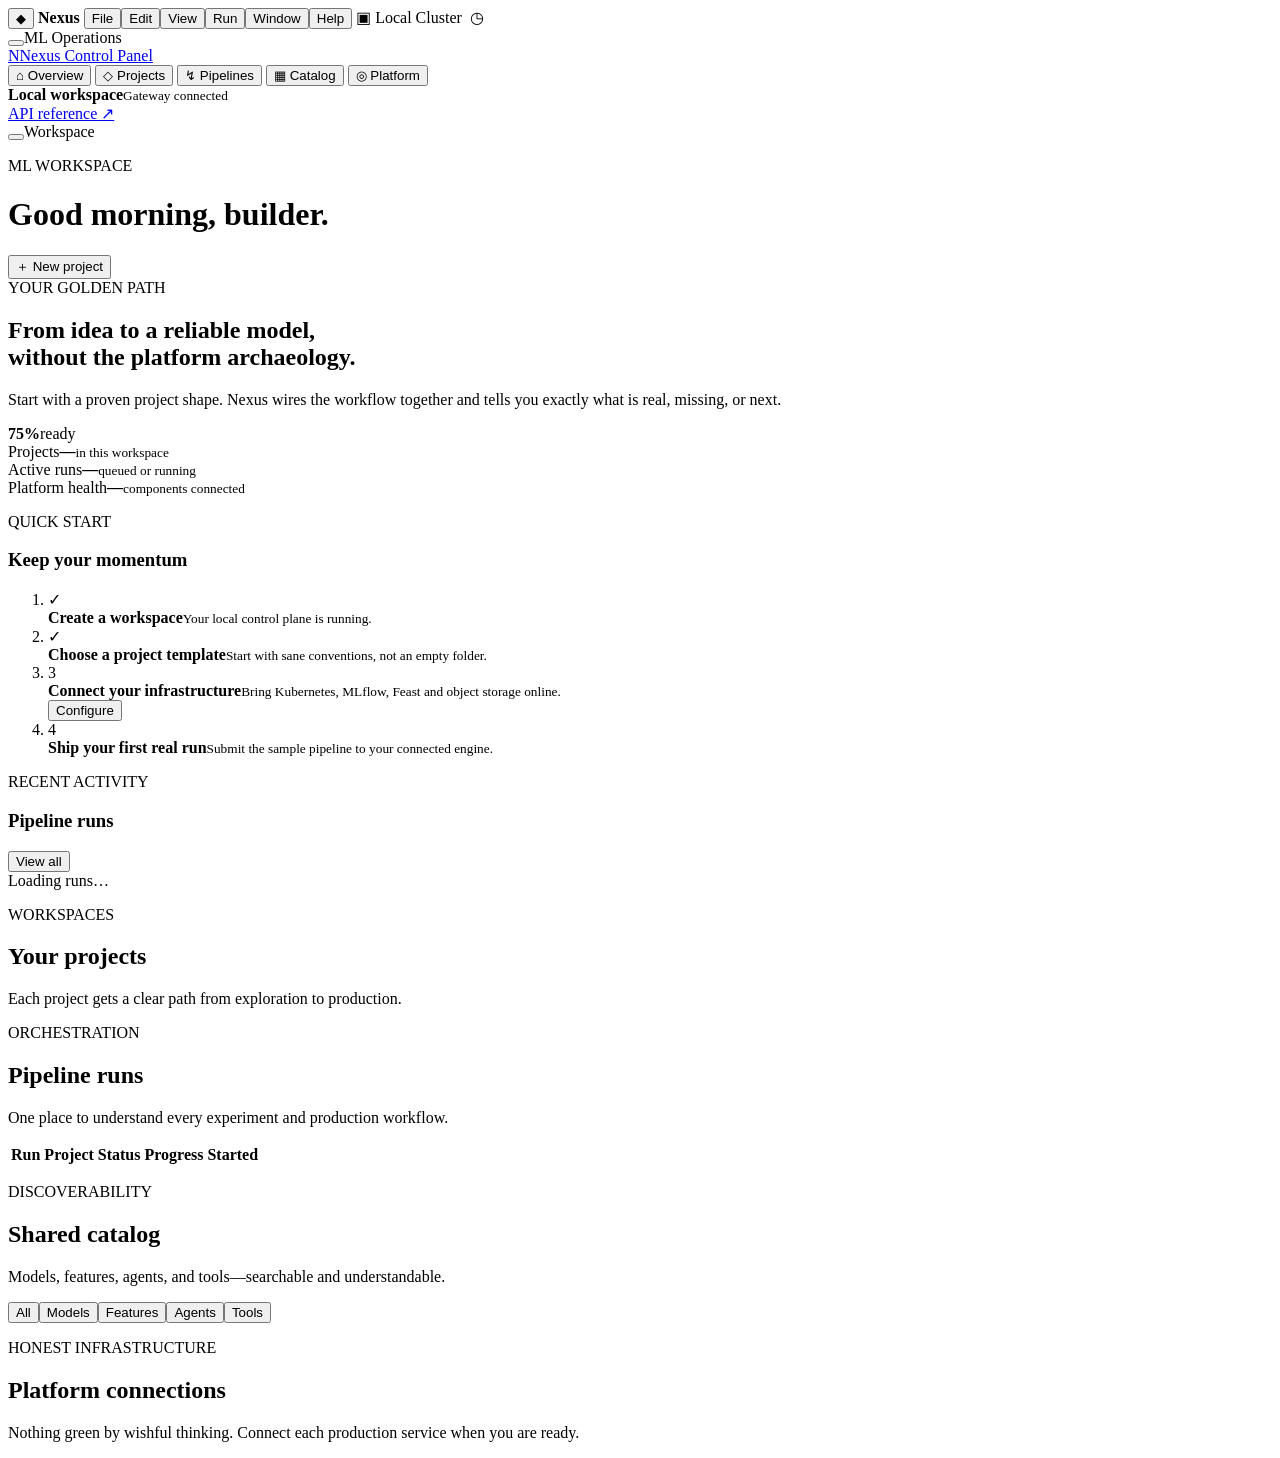
==== go/cmd/gateway/web/index.html @ c4d4fc6d "feat(ui): restyle workspace as classic Macintosh control panel" ====
<!doctype html>
<html lang="en">
<head>
  <meta charset="UTF-8">
  <meta name="viewport" content="width=device-width, initial-scale=1">
  <title>Nexus — ML work without the maze</title>
  <link rel="stylesheet" href="/styles.css">
</head>
<body>
  <div class="menu-bar">
    <button class="apple-menu" aria-label="Nexus menu">◆</button>
    <b>Nexus</b>
    <button>File</button><button>Edit</button><button>View</button><button>Run</button><button>Window</button><button>Help</button>
    <span class="menu-spacer"></span>
    <span class="menu-status">▣ Local Cluster&nbsp;&nbsp;◷</span>
  </div>
  <div class="shell">
    <aside>
      <div class="window-title"><button aria-label="Close navigation"></button><span>ML Operations</span><i></i></div>
      <a class="brand" href="#"><span class="brand-mark">N</span><span>Nexus Control Panel</span></a>
      <nav aria-label="Main navigation">
        <button class="nav-item active" data-view="overview"><span>⌂</span> Overview</button>
        <button class="nav-item" data-view="projects"><span>◇</span> Projects</button>
        <button class="nav-item" data-view="pipelines"><span>↯</span> Pipelines</button>
        <button class="nav-item" data-view="catalog"><span>▦</span> Catalog</button>
        <button class="nav-item" data-view="platform"><span>◎</span> Platform</button>
      </nav>
      <div class="sidebar-footer">
        <div class="cluster"><i></i><span><b>Local workspace</b><small>Gateway connected</small></span></div>
        <a href="/api/openapi.json" target="_blank">API reference ↗</a>
      </div>
    </aside>

    <main>
      <header>
        <div class="window-title"><button aria-label="Close window"></button><span>Workspace</span><i></i></div>
        <div><p class="eyebrow">ML WORKSPACE</p><h1 id="page-title">Good morning, builder.</h1></div>
        <button class="primary" id="new-project">＋ New project</button>
      </header>

      <section id="overview" class="view active">
        <div class="hero">
          <div><span class="pill">YOUR GOLDEN PATH</span><h2>From idea to a reliable model,<br>without the platform archaeology.</h2>
          <p>Start with a proven project shape. Nexus wires the workflow together and tells you exactly what is real, missing, or next.</p></div>
          <div class="progress-ring" id="progress-ring"><strong>75%</strong><span>ready</span></div>
        </div>

        <div class="stat-grid">
          <article><span>Projects</span><strong id="stat-projects">—</strong><small>in this workspace</small></article>
          <article><span>Active runs</span><strong id="stat-runs">—</strong><small>queued or running</small></article>
          <article><span>Platform health</span><strong id="stat-health">—</strong><small>components connected</small></article>
        </div>

        <div class="split">
          <article class="panel">
            <div class="panel-heading"><div><p class="eyebrow">QUICK START</p><h3>Keep your momentum</h3></div></div>
            <ol class="checklist">
              <li class="done"><span>✓</span><div><b>Create a workspace</b><small>Your local control plane is running.</small></div></li>
              <li class="done"><span>✓</span><div><b>Choose a project template</b><small>Start with sane conventions, not an empty folder.</small></div></li>
              <li><span>3</span><div><b>Connect your infrastructure</b><small>Bring Kubernetes, MLflow, Feast and object storage online.</small></div><button data-view-target="platform">Configure</button></li>
              <li><span>4</span><div><b>Ship your first real run</b><small>Submit the sample pipeline to your connected engine.</small></div></li>
            </ol>
          </article>
          <article class="panel">
            <div class="panel-heading"><div><p class="eyebrow">RECENT ACTIVITY</p><h3>Pipeline runs</h3></div><button class="link" data-view-target="pipelines">View all</button></div>
            <div id="recent-runs" class="run-list loading">Loading runs…</div>
          </article>
        </div>
      </section>

      <section id="projects" class="view"><div class="section-heading"><div><p class="eyebrow">WORKSPACES</p><h2>Your projects</h2><p>Each project gets a clear path from exploration to production.</p></div></div><div id="project-grid" class="card-grid"></div></section>
      <section id="pipelines" class="view"><div class="section-heading"><div><p class="eyebrow">ORCHESTRATION</p><h2>Pipeline runs</h2><p>One place to understand every experiment and production workflow.</p></div></div><div class="panel table-wrap"><table><thead><tr><th>Run</th><th>Project</th><th>Status</th><th>Progress</th><th>Started</th></tr></thead><tbody id="run-table"></tbody></table></div></section>
      <section id="catalog" class="view"><div class="section-heading"><div><p class="eyebrow">DISCOVERABILITY</p><h2>Shared catalog</h2><p>Models, features, agents, and tools—searchable and understandable.</p></div><div class="filters"><button class="active" data-kind="">All</button><button data-kind="model">Models</button><button data-kind="feature">Features</button><button data-kind="agent">Agents</button><button data-kind="tool">Tools</button></div></div><div id="catalog-grid" class="card-grid"></div></section>
      <section id="platform" class="view"><div class="section-heading"><div><p class="eyebrow">HONEST INFRASTRUCTURE</p><h2>Platform connections</h2><p>Nothing green by wishful thinking. Connect each production service when you are ready.</p></div></div><div id="component-grid" class="component-grid"></div></section>
    </main>
  </div>

  <dialog id="project-dialog">
    <form id="project-form">
      <button type="button" class="close" aria-label="Close">×</button>
      <p class="eyebrow">NEW PROJECT</p><h2>What are you building?</h2><p>Pick the closest starting point. You can change every part later.</p>
      <label>Project name<input name="name" required minlength="3" placeholder="e.g. churn-prediction"></label>
      <label>What is it for?<textarea name="description" placeholder="A short, useful description"></textarea></label>
      <label>Starting template<select name="template"><option value="tabular-classification">Tabular classification</option><option value="forecasting">Time-series forecasting</option><option value="rag-agent">RAG / AI agent</option><option value="blank">Blank expert workspace</option></select></label>
      <p class="form-error" id="form-error"></p><button class="primary submit" type="submit">Create project →</button>
    </form>
  </dialog>
  <div id="toast" role="status"></div>
  <script src="/app.js"></script>
</body>
</html>
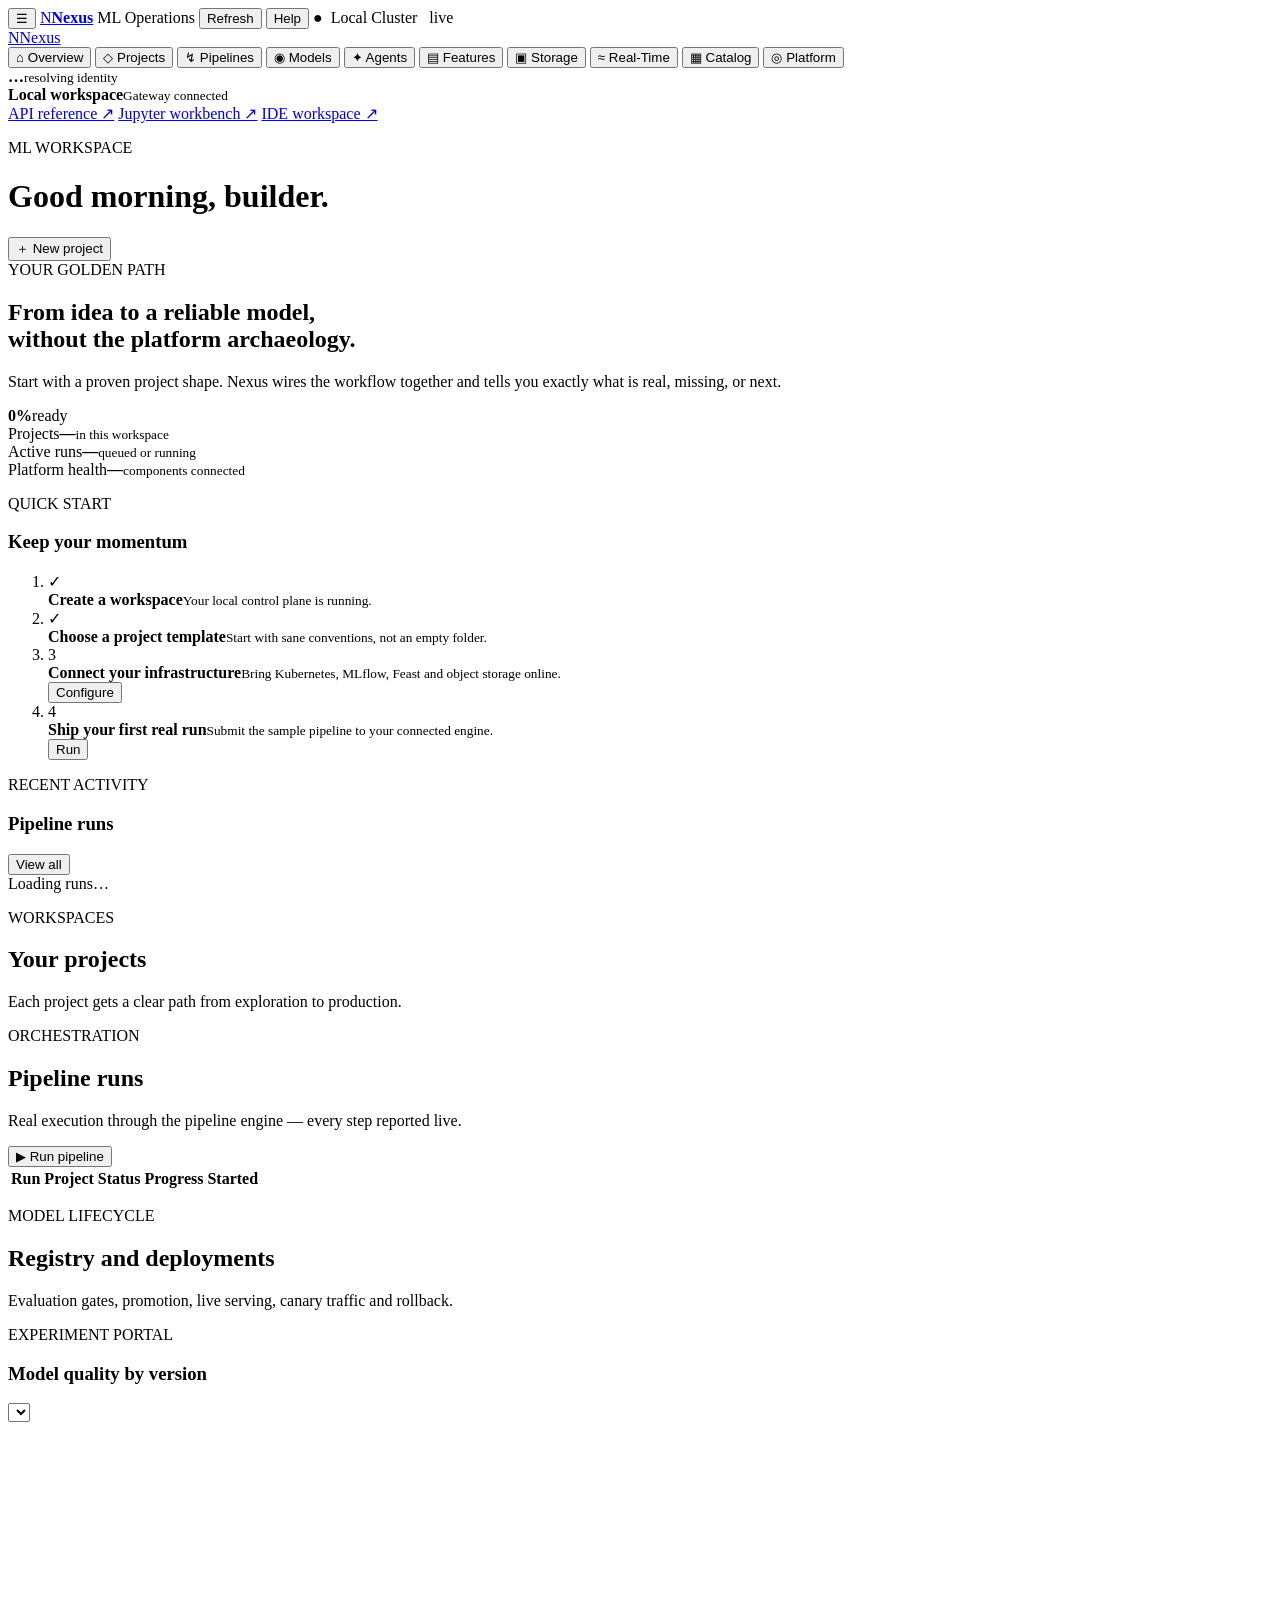
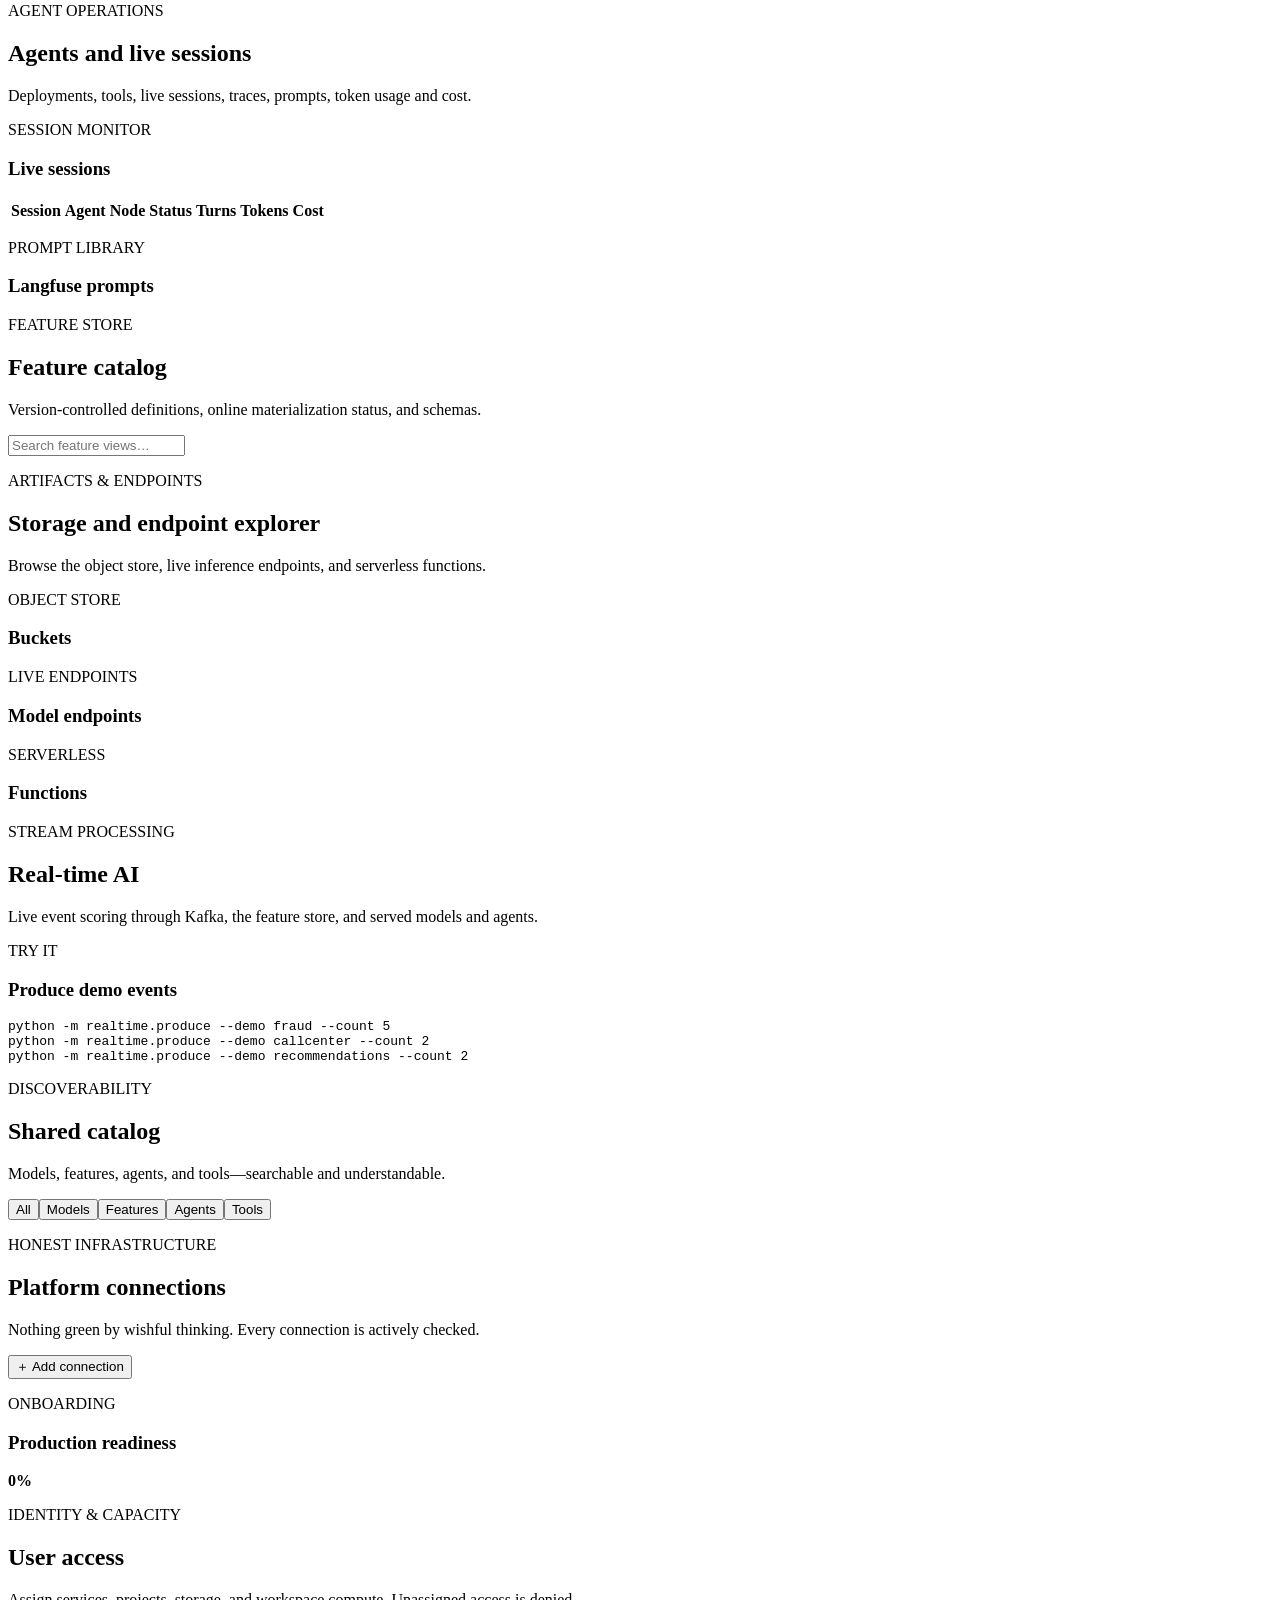
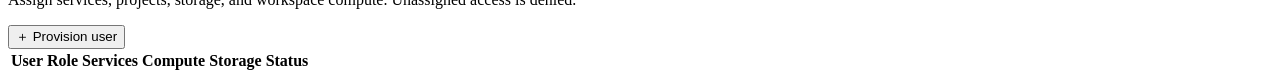
==== commit ce55e9b6: "feat(auth): add provisioned user RBAC and quotas" ====
--- a/go/cmd/gateway/web/index.html
+++ b/go/cmd/gateway/web/index.html
@@ -7,48 +7,58 @@
   <link rel="stylesheet" href="/styles.css">
 </head>
 <body>
-  <div class="menu-bar">
-    <button class="apple-menu" aria-label="Nexus menu">◆</button>
-    <b>Nexus</b>
-    <button>File</button><button>Edit</button><button>View</button><button>Run</button><button>Window</button><button>Help</button>
-    <span class="menu-spacer"></span>
-    <span class="menu-status">▣ Local Cluster&nbsp;&nbsp;◷</span>
+  <div class="app-bar">
+    <button class="icon-button" id="sidebar-toggle" aria-label="Collapse navigation" aria-expanded="true" title="Collapse navigation">☰</button>
+    <a class="app-brand" href="#" data-view-target="overview"><span class="brand-mark">N</span><b>Nexus</b></a>
+    <span class="workspace-label">ML Operations</span>
+    <span class="app-spacer"></span>
+    <button class="app-action" id="refresh-view">Refresh</button>
+    <button class="app-action" id="open-help">Help</button>
+    <span class="menu-user" id="menu-user"></span>
+    <span class="menu-status" id="live-indicator">●&nbsp; Local Cluster&nbsp;&nbsp; live</span>
   </div>
   <div class="shell">
     <aside>
-      <div class="window-title"><button aria-label="Close navigation"></button><span>ML Operations</span><i></i></div>
-      <a class="brand" href="#"><span class="brand-mark">N</span><span>Nexus Control Panel</span></a>
+      <a class="brand" href="#"><span class="brand-mark">N</span><span>Nexus</span></a>
       <nav aria-label="Main navigation">
         <button class="nav-item active" data-view="overview"><span>⌂</span> Overview</button>
         <button class="nav-item" data-view="projects"><span>◇</span> Projects</button>
         <button class="nav-item" data-view="pipelines"><span>↯</span> Pipelines</button>
+        <button class="nav-item" data-view="models"><span>◉</span> Models</button>
+        <button class="nav-item" data-view="agents"><span>✦</span> Agents</button>
+        <button class="nav-item" data-view="features"><span>▤</span> Features</button>
+        <button class="nav-item" data-view="storage"><span>▣</span> Storage</button>
+        <button class="nav-item" data-view="realtime"><span>≈</span> Real-Time</button>
         <button class="nav-item" data-view="catalog"><span>▦</span> Catalog</button>
         <button class="nav-item" data-view="platform"><span>◎</span> Platform</button>
+        <button class="nav-item" data-view="access" data-admin-only hidden><span>◈</span> Access</button>
       </nav>
       <div class="sidebar-footer">
+        <div class="cluster user-chip"><i id="user-dot"></i><span><b id="user-name">…</b><small id="user-role">resolving identity</small></span></div>
         <div class="cluster"><i></i><span><b>Local workspace</b><small>Gateway connected</small></span></div>
-        <a href="/api/openapi.json" target="_blank">API reference ↗</a>
+        <a href="/api-docs.html" target="_blank">API reference ↗</a>
+        <a href="#" id="workbench-link" target="_blank">Jupyter workbench ↗</a>
+        <a href="#" id="ide-link" target="_blank">IDE workspace ↗</a>
       </div>
     </aside>
 
     <main>
       <header>
-        <div class="window-title"><button aria-label="Close window"></button><span>Workspace</span><i></i></div>
         <div><p class="eyebrow">ML WORKSPACE</p><h1 id="page-title">Good morning, builder.</h1></div>
-        <button class="primary" id="new-project">＋ New project</button>
+        <button class="primary" id="new-project" data-perm="projects_write">＋ New project</button>
       </header>
 
       <section id="overview" class="view active">
         <div class="hero">
           <div><span class="pill">YOUR GOLDEN PATH</span><h2>From idea to a reliable model,<br>without the platform archaeology.</h2>
           <p>Start with a proven project shape. Nexus wires the workflow together and tells you exactly what is real, missing, or next.</p></div>
-          <div class="progress-ring" id="progress-ring"><strong>75%</strong><span>ready</span></div>
+          <div class="progress-ring" id="progress-ring"><strong>0%</strong><span>ready</span></div>
         </div>
 
         <div class="stat-grid">
-          <article><span>Projects</span><strong id="stat-projects">—</strong><small>in this workspace</small></article>
-          <article><span>Active runs</span><strong id="stat-runs">—</strong><small>queued or running</small></article>
-          <article><span>Platform health</span><strong id="stat-health">—</strong><small>components connected</small></article>
+          <article class="summary-link" role="button" tabindex="0" data-view-target="projects"><span>Projects</span><strong id="stat-projects">—</strong><small>in this workspace</small></article>
+          <article class="summary-link" role="button" tabindex="0" data-view-target="pipelines"><span>Active runs</span><strong id="stat-runs">—</strong><small>queued or running</small></article>
+          <article class="summary-link" role="button" tabindex="0" data-view-target="platform"><span>Platform health</span><strong id="stat-health">—</strong><small>components connected</small></article>
         </div>
 
         <div class="split">
@@ -58,7 +68,7 @@
               <li class="done"><span>✓</span><div><b>Create a workspace</b><small>Your local control plane is running.</small></div></li>
               <li class="done"><span>✓</span><div><b>Choose a project template</b><small>Start with sane conventions, not an empty folder.</small></div></li>
               <li><span>3</span><div><b>Connect your infrastructure</b><small>Bring Kubernetes, MLflow, Feast and object storage online.</small></div><button data-view-target="platform">Configure</button></li>
-              <li><span>4</span><div><b>Ship your first real run</b><small>Submit the sample pipeline to your connected engine.</small></div></li>
+              <li><span>4</span><div><b>Ship your first real run</b><small>Submit the sample pipeline to your connected engine.</small></div><button data-view-target="pipelines">Run</button></li>
             </ol>
           </article>
           <article class="panel">
@@ -69,22 +79,156 @@
       </section>
 
       <section id="projects" class="view"><div class="section-heading"><div><p class="eyebrow">WORKSPACES</p><h2>Your projects</h2><p>Each project gets a clear path from exploration to production.</p></div></div><div id="project-grid" class="card-grid"></div></section>
-      <section id="pipelines" class="view"><div class="section-heading"><div><p class="eyebrow">ORCHESTRATION</p><h2>Pipeline runs</h2><p>One place to understand every experiment and production workflow.</p></div></div><div class="panel table-wrap"><table><thead><tr><th>Run</th><th>Project</th><th>Status</th><th>Progress</th><th>Started</th></tr></thead><tbody id="run-table"></tbody></table></div></section>
+
+      <section id="pipelines" class="view">
+        <div class="section-heading"><div><p class="eyebrow">ORCHESTRATION</p><h2>Pipeline runs</h2><p>Real execution through the pipeline engine — every step reported live.</p></div><button class="primary" id="run-pipeline" data-perm="pipelines_write">▶ Run pipeline</button></div>
+        <div class="panel table-wrap"><table><thead><tr><th>Run</th><th>Project</th><th>Status</th><th>Progress</th><th>Started</th></tr></thead><tbody id="run-table"></tbody></table></div>
+      </section>
+
+      <section id="models" class="view">
+        <div class="section-heading"><div><p class="eyebrow">MODEL LIFECYCLE</p><h2>Registry and deployments</h2><p>Evaluation gates, promotion, live serving, canary traffic and rollback.</p></div></div>
+        <div class="panel chart-panel"><div class="panel-heading"><div><p class="eyebrow">EXPERIMENT PORTAL</p><h3>Model quality by version</h3></div><select id="metric-select"></select></div><canvas id="metric-chart" height="160"></canvas></div>
+        <div id="model-grid" class="card-grid"></div>
+      </section>
+
+      <section id="agents" class="view">
+        <div class="section-heading"><div><p class="eyebrow">AGENT OPERATIONS</p><h2>Agents and live sessions</h2><p>Deployments, tools, live sessions, traces, prompts, token usage and cost.</p></div></div>
+        <div id="agent-summary" class="stat-grid"></div>
+        <div id="agent-grid" class="card-grid"></div>
+        <div class="split">
+          <article class="panel table-wrap agent-traces"><div class="panel-heading"><div><p class="eyebrow">SESSION MONITOR</p><h3>Live sessions</h3></div></div><table><thead><tr><th>Session</th><th>Agent</th><th>Node</th><th>Status</th><th>Turns</th><th>Tokens</th><th>Cost</th></tr></thead><tbody id="session-table"></tbody></table></article>
+          <article class="panel"><div class="panel-heading"><div><p class="eyebrow">PROMPT LIBRARY</p><h3>Langfuse prompts</h3></div></div><div id="prompt-list" class="prompt-list"></div></article>
+        </div>
+      </section>
+
+      <section id="features" class="view">
+        <div class="section-heading"><div><p class="eyebrow">FEATURE STORE</p><h2>Feature catalog</h2><p>Version-controlled definitions, online materialization status, and schemas.</p></div><input type="search" id="feature-search" placeholder="Search feature views…"></div>
+        <div id="feature-grid" class="card-grid"></div>
+      </section>
+
+      <section id="storage" class="view">
+        <div class="section-heading"><div><p class="eyebrow">ARTIFACTS &amp; ENDPOINTS</p><h2>Storage and endpoint explorer</h2><p>Browse the object store, live inference endpoints, and serverless functions.</p></div></div>
+        <div class="split storage-layout">
+          <article class="panel"><div class="panel-heading"><div><p class="eyebrow">OBJECT STORE</p><h3 id="storage-title">Buckets</h3></div><button class="link" id="storage-up" hidden>← Back</button></div><div id="storage-browser" class="storage-browser"></div></article>
+          <div class="endpoint-stack">
+            <article class="panel"><div class="panel-heading"><div><p class="eyebrow">LIVE ENDPOINTS</p><h3>Model endpoints</h3></div></div><div id="endpoint-list" class="endpoint-list"></div></article>
+            <article class="panel"><div class="panel-heading"><div><p class="eyebrow">SERVERLESS</p><h3>Functions</h3></div></div><div id="function-list" class="endpoint-list"></div></article>
+          </div>
+        </div>
+      </section>
+
+      <section id="realtime" class="view">
+        <div class="section-heading"><div><p class="eyebrow">STREAM PROCESSING</p><h2>Real-time AI</h2><p>Live event scoring through Kafka, the feature store, and served models and agents.</p></div></div>
+        <div id="realtime-grid" class="card-grid realtime-grid"></div>
+        <article class="panel"><div class="panel-heading"><div><p class="eyebrow">TRY IT</p><h3>Produce demo events</h3></div></div><pre class="hint">python -m realtime.produce --demo fraud --count 5
+python -m realtime.produce --demo callcenter --count 2
+python -m realtime.produce --demo recommendations --count 2</pre></article>
+      </section>
+
       <section id="catalog" class="view"><div class="section-heading"><div><p class="eyebrow">DISCOVERABILITY</p><h2>Shared catalog</h2><p>Models, features, agents, and tools—searchable and understandable.</p></div><div class="filters"><button class="active" data-kind="">All</button><button data-kind="model">Models</button><button data-kind="feature">Features</button><button data-kind="agent">Agents</button><button data-kind="tool">Tools</button></div></div><div id="catalog-grid" class="card-grid"></div></section>
-      <section id="platform" class="view"><div class="section-heading"><div><p class="eyebrow">HONEST INFRASTRUCTURE</p><h2>Platform connections</h2><p>Nothing green by wishful thinking. Connect each production service when you are ready.</p></div></div><div id="component-grid" class="component-grid"></div></section>
+
+      <section id="platform" class="view"><div class="section-heading"><div><p class="eyebrow">HONEST INFRASTRUCTURE</p><h2>Platform connections</h2><p>Nothing green by wishful thinking. Every connection is actively checked.</p></div><button class="primary" id="add-connection" data-perm="connections_write">＋ Add connection</button></div><div class="platform-layout"><div class="panel"><div class="panel-heading"><div><p class="eyebrow">ONBOARDING</p><h3>Production readiness</h3></div><strong id="readiness-percent">0%</strong></div><ol id="readiness-list" class="checklist"></ol></div><div><div id="connection-grid" class="card-grid connection-grid"></div><div id="component-grid" class="component-grid"></div></div></div></section>
+
+      <section id="access" class="view">
+        <div class="section-heading"><div><p class="eyebrow">IDENTITY &amp; CAPACITY</p><h2>User access</h2><p>Assign services, projects, storage, and workspace compute. Unassigned access is denied.</p></div><button class="primary" id="add-user-access" data-perm="access_manage">＋ Provision user</button></div>
+        <article class="panel table-wrap"><table><thead><tr><th>User</th><th>Role</th><th>Services</th><th>Compute</th><th>Storage</th><th>Status</th><th></th></tr></thead><tbody id="access-table"></tbody></table></article>
+      </section>
     </main>
   </div>
 
   <dialog id="project-dialog">
     <form id="project-form">
-      <button type="button" class="close" aria-label="Close">×</button>
       <p class="eyebrow">NEW PROJECT</p><h2>What are you building?</h2><p>Pick the closest starting point. You can change every part later.</p>
       <label>Project name<input name="name" required minlength="3" placeholder="e.g. churn-prediction"></label>
       <label>What is it for?<textarea name="description" placeholder="A short, useful description"></textarea></label>
       <label>Starting template<select name="template"><option value="tabular-classification">Tabular classification</option><option value="forecasting">Time-series forecasting</option><option value="rag-agent">RAG / AI agent</option><option value="blank">Blank expert workspace</option></select></label>
-      <p class="form-error" id="form-error"></p><button class="primary submit" type="submit">Create project →</button>
-    </form>
-  </dialog>
+      <p class="form-error" id="form-error"></p><div class="form-actions"><button class="secondary" type="button" data-dialog-close>Cancel</button><button class="primary" type="submit">Create project</button></div>
+    </form>
+  </dialog>
+
+  <dialog id="submit-dialog">
+    <form id="submit-form">
+      <p class="eyebrow">RUN PIPELINE</p><h2>Submit a real run</h2><p>The engine executes each step in a container and reports back live.</p>
+      <label>Project<select name="project_id" id="submit-project"></select></label>
+      <label>Pipeline<select name="name"><option value="training-pipeline">training-pipeline</option></select></label>
+      <p class="form-error" id="submit-error"></p><div class="form-actions"><button class="secondary" type="button" data-dialog-close>Cancel</button><button class="primary" type="submit">Submit run</button></div>
+    </form>
+  </dialog>
+
+  <dialog id="connection-dialog">
+    <form id="connection-form">
+      <p class="eyebrow">CONNECT SERVICE</p><h2>Add infrastructure</h2><p>Nexus stores only a Kubernetes Secret reference, never raw credentials.</p>
+      <label>Service<select name="type"><option value="kubernetes">Kubernetes</option><option value="mlflow">MLflow</option><option value="s3">S3 / MinIO</option><option value="kafka">Kafka REST</option><option value="langfuse">Langfuse</option><option value="prefect">Prefect</option><option value="redis">Redis / Feast</option></select></label>
+      <label>Connection name<input name="name" required placeholder="e.g. production-mlflow"></label>
+      <label>Health endpoint<input name="endpoint" required type="url" placeholder="https://mlflow.example.com/health"></label>
+      <label>Kubernetes Secret<input name="secret_ref" required placeholder="mlflow-credentials"></label>
+      <p class="form-error" id="connection-error"></p><div class="form-actions"><button class="secondary" type="button" data-dialog-close>Cancel</button><button class="primary" type="submit">Save and test</button></div>
+    </form>
+  </dialog>
+
+  <dialog id="access-dialog">
+    <form id="access-form">
+      <p class="eyebrow">USER PROVISIONING</p><h2>Assign platform access</h2><p>The subject must exactly match the identity provider's <code>sub</code> claim.</p>
+      <input name="original_subject" type="hidden">
+      <label>Identity subject<input name="subject" required placeholder="e.g. 00u123abc"></label>
+      <label>Email<input name="email" type="email" placeholder="user@example.com"></label>
+      <label>Role<select name="role"><option value="user">Normal user</option><option value="admin">Administrator</option></select></label>
+      <fieldset><legend>Services</legend><div class="checkbox-grid" id="service-grants"></div></fieldset>
+      <label>Assigned project IDs<input name="project_ids" placeholder="prj-a, prj-b"></label>
+      <div class="quota-grid">
+        <label>vCPUs<input name="vcpus" type="number" min="0" value="2"></label>
+        <label>Memory (GB)<input name="memory_gb" type="number" min="0" value="4"></label>
+        <label>Maximum VMs<input name="max_vms" type="number" min="0" value="1"></label>
+        <label>Maximum projects<input name="max_projects" type="number" min="0" value="2"></label>
+        <label>Concurrent runs<input name="max_runs" type="number" min="0" value="1"></label>
+        <label>Storage (GB)<input name="storage_gb" type="number" min="0" value="10"></label>
+      </div>
+      <label>Storage buckets<input name="buckets" placeholder="mlaiops-artifacts, user-data"></label>
+      <label class="inline-check"><input name="disabled" type="checkbox"> Suspend this user</label>
+      <p class="form-error" id="access-error"></p><div class="form-actions"><button class="secondary" type="button" data-dialog-close>Cancel</button><button class="primary" type="submit">Save access</button></div>
+    </form>
+  </dialog>
+
+  <dialog id="chat-dialog">
+    <div class="detail-sheet chat-sheet">
+      <p class="eyebrow">AGENT TEST CONSOLE</p><h2 id="chat-agent-name">Agent</h2>
+      <div id="chat-log" class="chat-log"><p class="empty">Ask something — the turn runs through the real agent runtime.</p></div>
+      <form id="chat-form"><input id="chat-input" placeholder="e.g. When are invoices issued?" autocomplete="off" required><button class="secondary" type="button" data-dialog-close>Cancel</button><button class="primary" type="submit">Send</button></form>
+    </div>
+  </dialog>
+
+  <dialog id="predict-dialog">
+    <div class="detail-sheet">
+      <p class="eyebrow">INFERENCE TEST CONSOLE</p><h2 id="predict-model-name">Model</h2>
+      <form id="predict-form">
+        <label>Request payload (mlflow /invocations)<textarea id="predict-input" rows="5">{"inputs": [[0.1, -1.2, 0.5, 2.0, 0.3, -0.7, 1.1, 0.0, -0.4, 0.9, -1.5, 0.2]]}</textarea></label>
+        <div class="form-actions"><button class="secondary" type="button" data-dialog-close>Cancel</button><button class="primary" type="submit">Send prediction request</button></div>
+      </form>
+      <pre id="predict-output" class="hint"></pre>
+    </div>
+  </dialog>
+
+  <dialog id="traffic-dialog">
+    <form id="traffic-form">
+      <p class="eyebrow">AGENT TRAFFIC</p><h2>Set canary traffic</h2><p>Choose the percentage of requests routed to the canary version.</p>
+      <label>Canary weight <span id="traffic-value">10%</span><input id="traffic-weight" name="canary_weight" type="range" min="0" max="100" value="10"></label>
+      <p class="form-error" id="traffic-error"></p><div class="form-actions"><button class="secondary" type="button" data-dialog-close>Cancel</button><button class="primary" type="submit">Update traffic</button></div>
+    </form>
+  </dialog>
+
+  <dialog id="function-dialog">
+    <form id="function-form">
+      <p class="eyebrow">SERVERLESS FUNCTION</p><h2 id="function-name">Invoke function</h2>
+      <label>JSON payload<textarea id="function-payload" rows="6">{}</textarea></label>
+      <p class="form-error" id="function-error"></p><pre id="function-output" class="hint"></pre>
+      <div class="form-actions"><button class="secondary" type="button" data-dialog-close>Cancel</button><button class="primary" type="submit">Invoke function</button></div>
+    </form>
+  </dialog>
+
+  <dialog id="about-dialog"><div class="detail-sheet"><p class="eyebrow">ABOUT</p><h2>Nexus</h2><div id="about-detail"></div><div class="form-actions"><button class="secondary" type="button" data-dialog-close>Close</button></div></div></dialog>
+  <dialog id="preview-dialog"><div class="detail-sheet"><div id="preview-detail"></div><div class="form-actions"><button class="secondary" type="button" data-dialog-close>Close</button></div></div></dialog>
+  <dialog id="run-dialog"><div class="detail-sheet"><div id="run-detail"></div><div class="form-actions"><button class="secondary" type="button" data-dialog-close>Close</button></div></div></dialog>
+  <dialog id="metadata-dialog"><div class="detail-sheet"><div id="metadata-detail"></div><div class="form-actions"><button class="secondary" type="button" data-dialog-close>Close</button></div></div></dialog>
   <div id="toast" role="status"></div>
   <script src="/app.js"></script>
 </body>
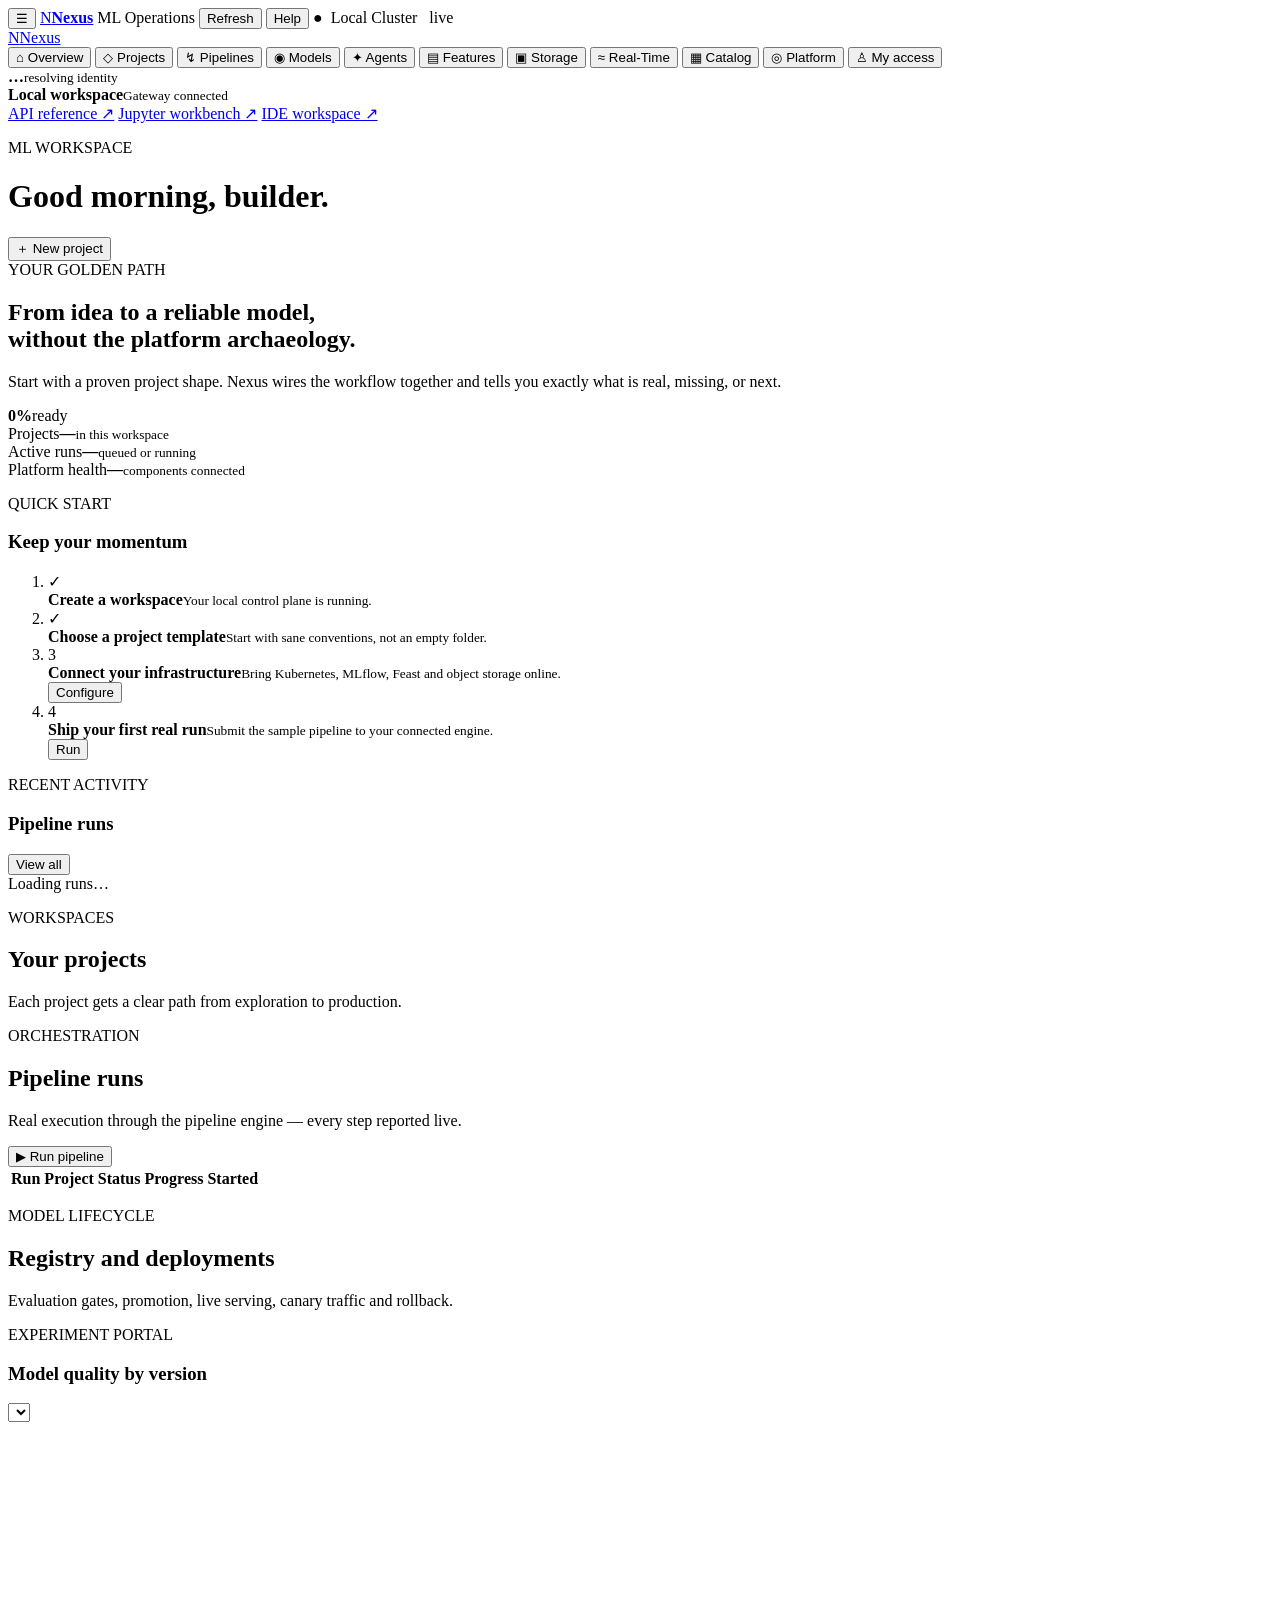
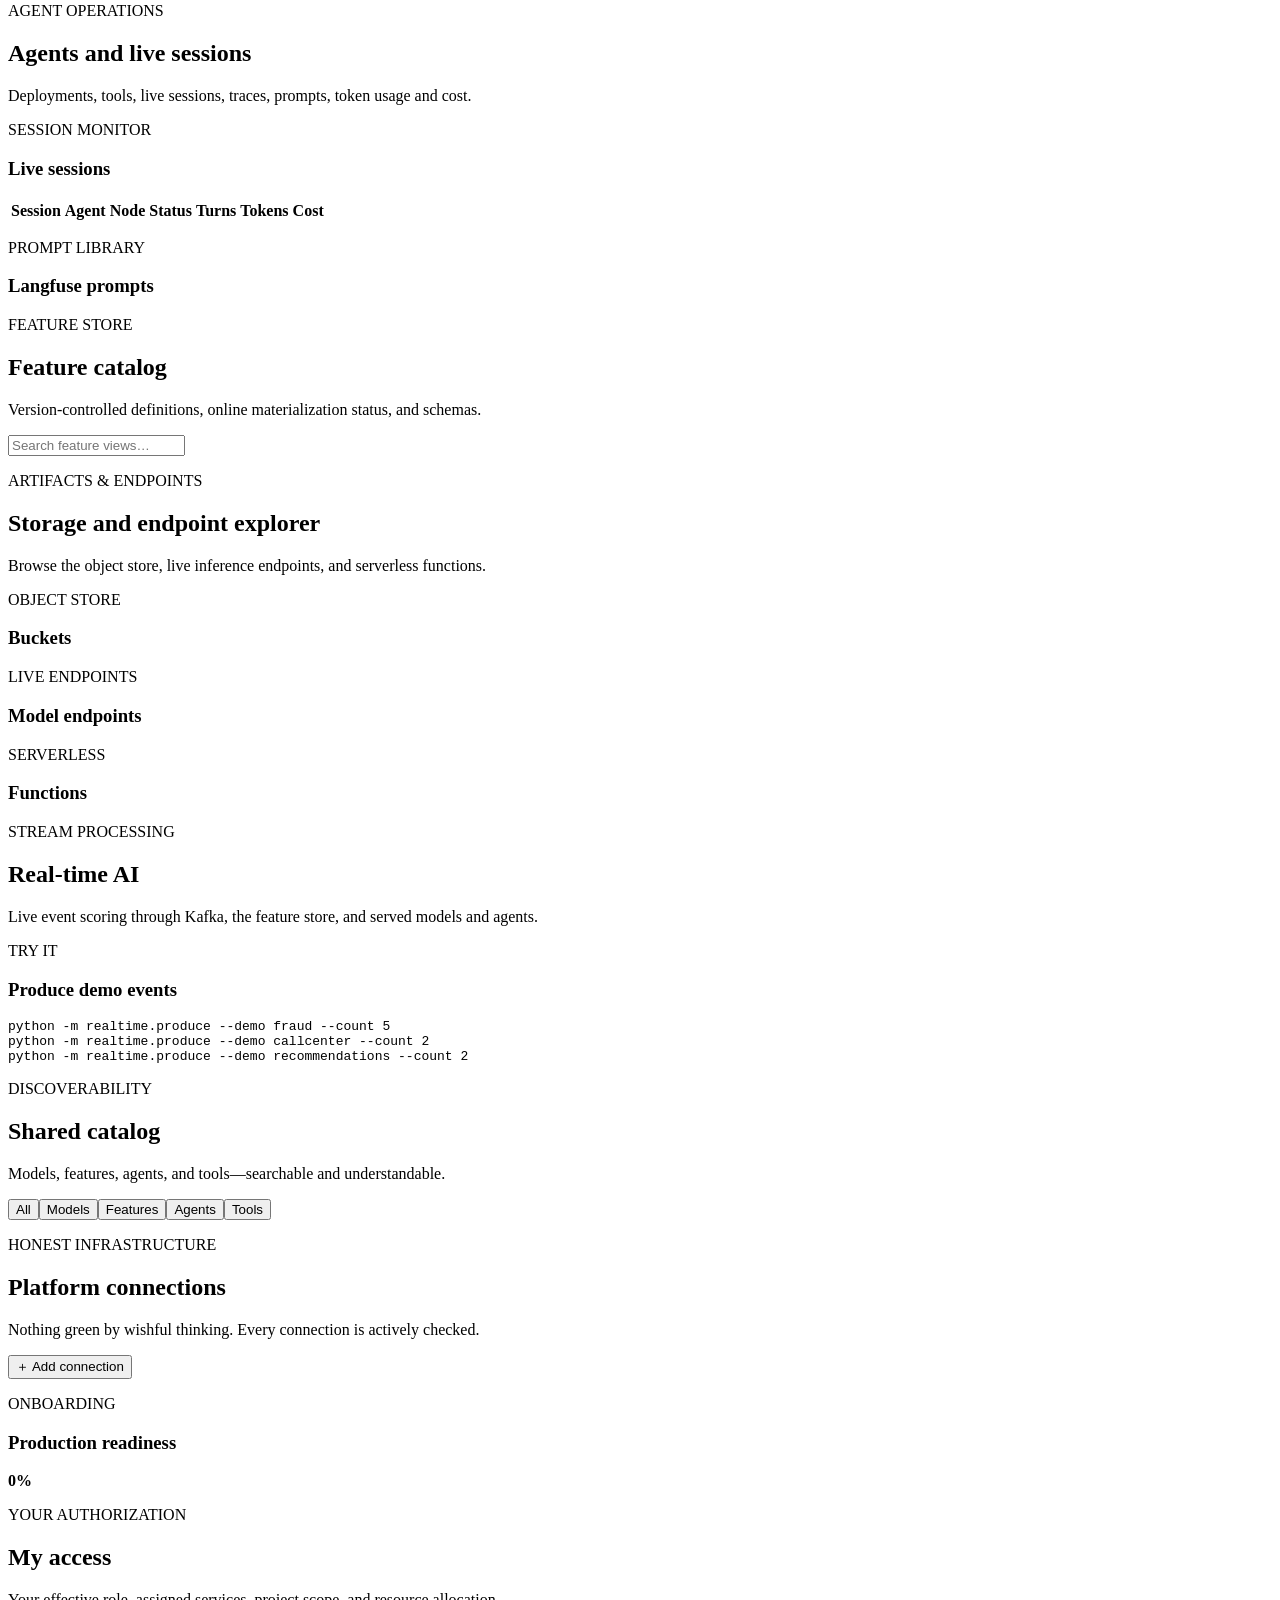
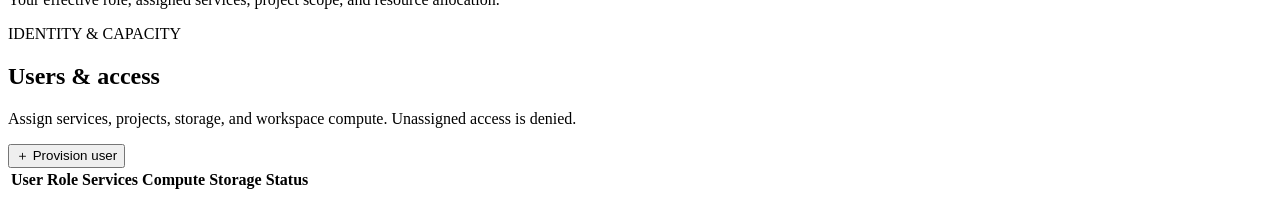
==== commit 905a335c: "feat(ui): surface effective RBAC access" ====
--- a/go/cmd/gateway/web/index.html
+++ b/go/cmd/gateway/web/index.html
@@ -31,7 +31,8 @@
         <button class="nav-item" data-view="realtime"><span>≈</span> Real-Time</button>
         <button class="nav-item" data-view="catalog"><span>▦</span> Catalog</button>
         <button class="nav-item" data-view="platform"><span>◎</span> Platform</button>
-        <button class="nav-item" data-view="access" data-admin-only hidden><span>◈</span> Access</button>
+        <button class="nav-item" data-view="profile"><span>♙</span> My access</button>
+        <button class="nav-item" data-view="access" data-admin-only hidden><span>◈</span> Users &amp; access</button>
       </nav>
       <div class="sidebar-footer">
         <div class="cluster user-chip"><i id="user-dot"></i><span><b id="user-name">…</b><small id="user-role">resolving identity</small></span></div>
@@ -129,8 +130,13 @@
 
       <section id="platform" class="view"><div class="section-heading"><div><p class="eyebrow">HONEST INFRASTRUCTURE</p><h2>Platform connections</h2><p>Nothing green by wishful thinking. Every connection is actively checked.</p></div><button class="primary" id="add-connection" data-perm="connections_write">＋ Add connection</button></div><div class="platform-layout"><div class="panel"><div class="panel-heading"><div><p class="eyebrow">ONBOARDING</p><h3>Production readiness</h3></div><strong id="readiness-percent">0%</strong></div><ol id="readiness-list" class="checklist"></ol></div><div><div id="connection-grid" class="card-grid connection-grid"></div><div id="component-grid" class="component-grid"></div></div></div></section>
 
+      <section id="profile" class="view">
+        <div class="section-heading"><div><p class="eyebrow">YOUR AUTHORIZATION</p><h2>My access</h2><p>Your effective role, assigned services, project scope, and resource allocation.</p></div></div>
+        <div id="my-access-summary"></div>
+      </section>
+
       <section id="access" class="view">
-        <div class="section-heading"><div><p class="eyebrow">IDENTITY &amp; CAPACITY</p><h2>User access</h2><p>Assign services, projects, storage, and workspace compute. Unassigned access is denied.</p></div><button class="primary" id="add-user-access" data-perm="access_manage">＋ Provision user</button></div>
+        <div class="section-heading"><div><p class="eyebrow">IDENTITY &amp; CAPACITY</p><h2>Users &amp; access</h2><p>Assign services, projects, storage, and workspace compute. Unassigned access is denied.</p></div><button class="primary" id="add-user-access" data-perm="access_manage">＋ Provision user</button></div>
         <article class="panel table-wrap"><table><thead><tr><th>User</th><th>Role</th><th>Services</th><th>Compute</th><th>Storage</th><th>Status</th><th></th></tr></thead><tbody id="access-table"></tbody></table></article>
       </section>
     </main>
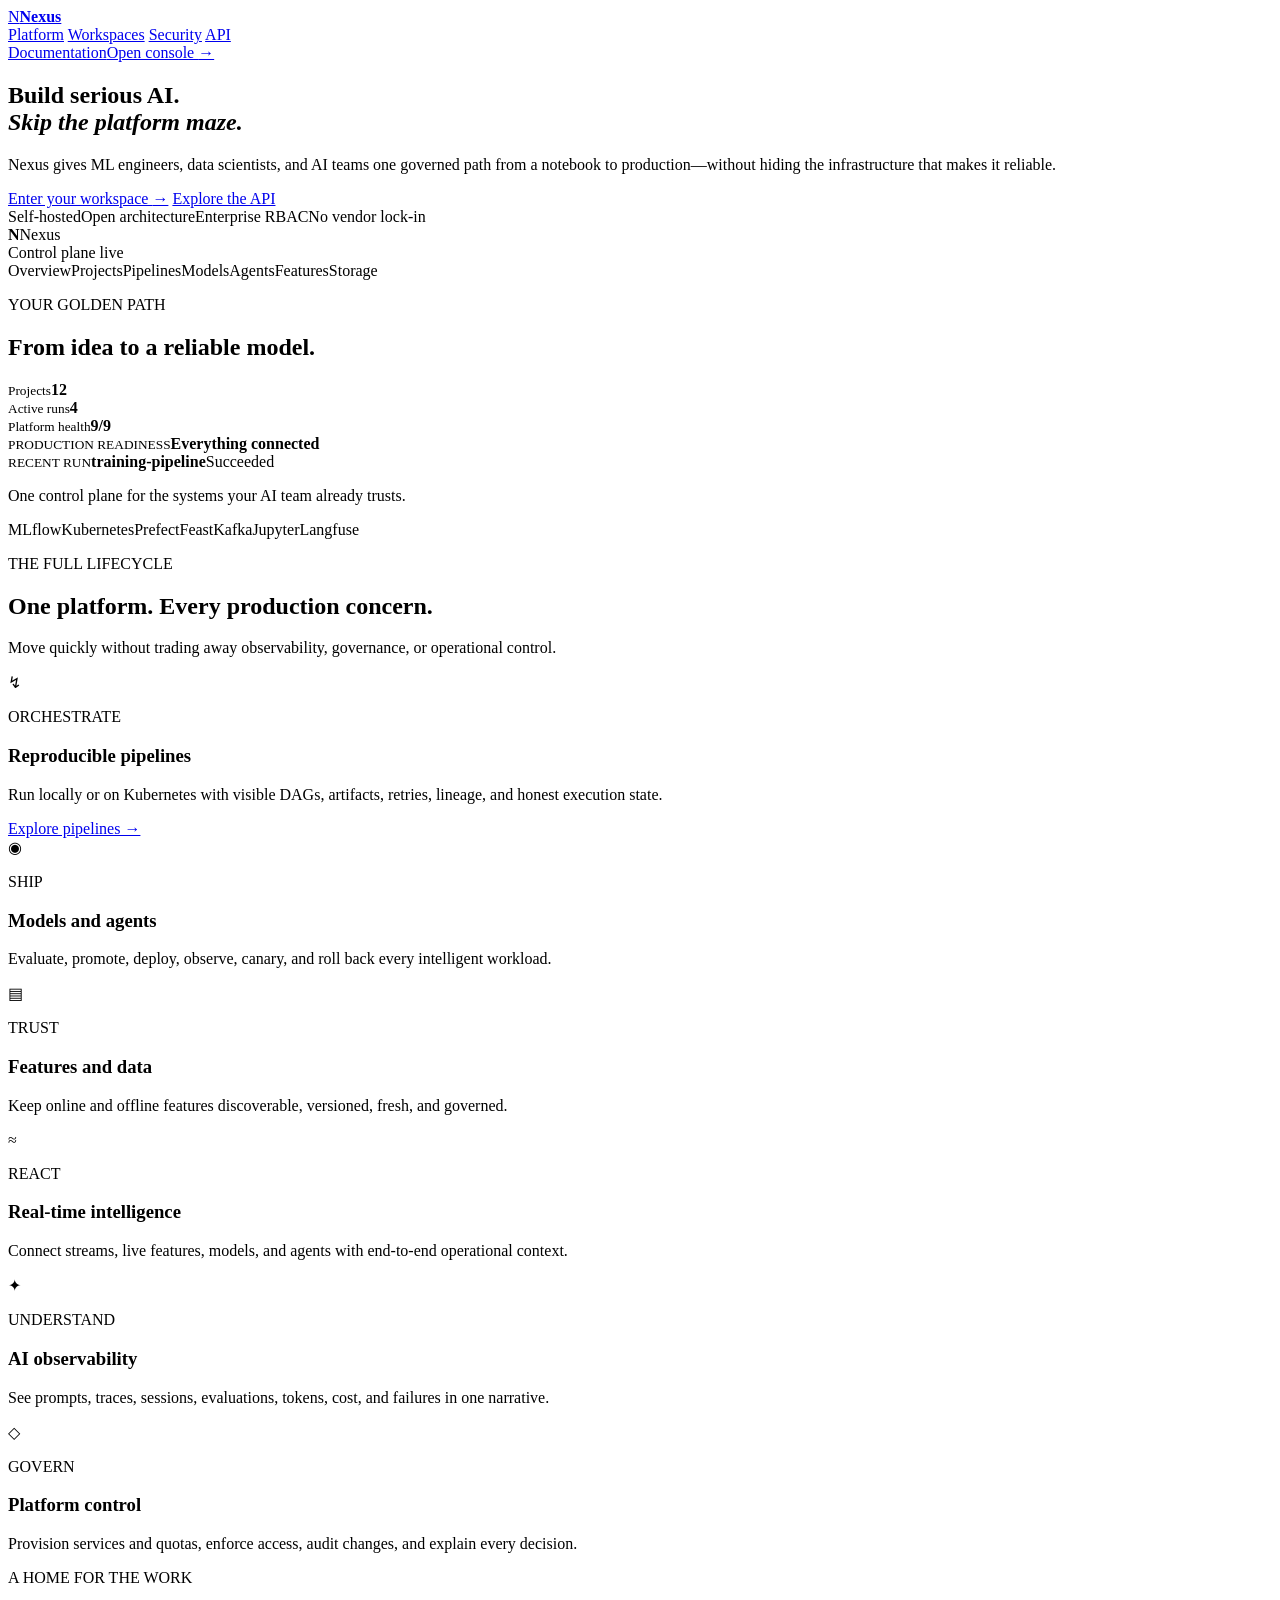
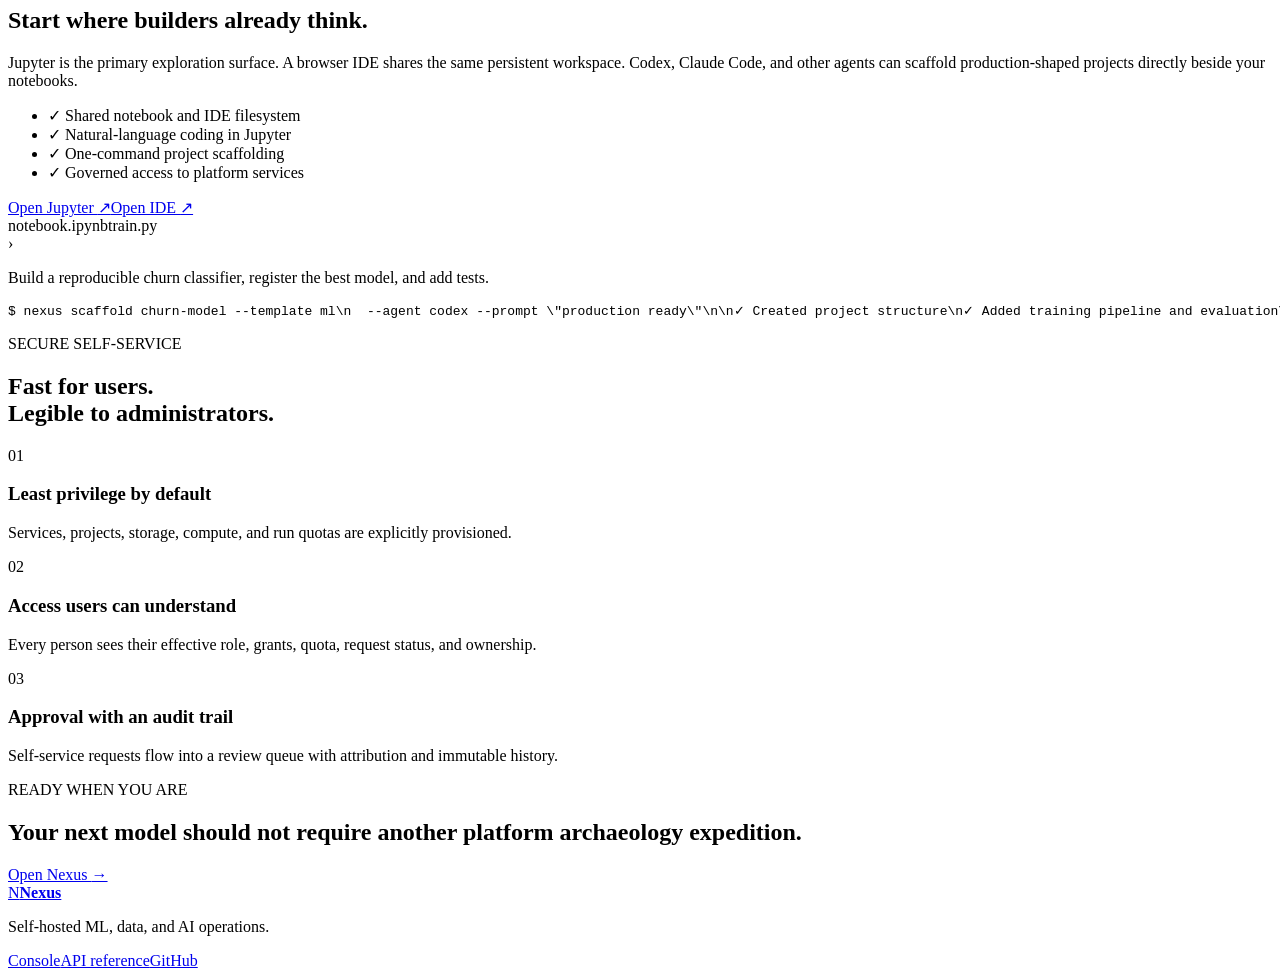
==== commit be7b56e7: "refactor(web): remove decorative health indicator" ====
--- a/go/cmd/gateway/web/index.html
+++ b/go/cmd/gateway/web/index.html
@@ -3,239 +3,80 @@
 <head>
   <meta charset="UTF-8">
   <meta name="viewport" content="width=device-width, initial-scale=1">
-  <title>Nexus — ML work without the maze</title>
-  <link rel="stylesheet" href="/styles.css">
+  <meta name="description" content="Nexus is the self-hosted control plane for machine learning, data science, and AI systems.">
+  <title>Nexus — Build AI systems without the platform maze</title>
+  <link rel="stylesheet" href="/landing.css">
 </head>
 <body>
-  <div class="app-bar">
-    <button class="icon-button" id="sidebar-toggle" aria-label="Collapse navigation" aria-expanded="true" title="Collapse navigation">☰</button>
-    <a class="app-brand" href="#" data-view-target="overview"><span class="brand-mark">N</span><b>Nexus</b></a>
-    <span class="workspace-label">ML Operations</span>
-    <span class="app-spacer"></span>
-    <button class="app-action" id="refresh-view">Refresh</button>
-    <button class="app-action" id="open-help">Help</button>
-    <span class="menu-user" id="menu-user"></span>
-    <span class="menu-status" id="live-indicator">●&nbsp; Local Cluster&nbsp;&nbsp; live</span>
-  </div>
-  <div class="shell">
-    <aside>
-      <a class="brand" href="#"><span class="brand-mark">N</span><span>Nexus</span></a>
-      <nav aria-label="Main navigation">
-        <button class="nav-item active" data-view="overview"><span>⌂</span> Overview</button>
-        <button class="nav-item" data-view="projects"><span>◇</span> Projects</button>
-        <button class="nav-item" data-view="pipelines"><span>↯</span> Pipelines</button>
-        <button class="nav-item" data-view="models"><span>◉</span> Models</button>
-        <button class="nav-item" data-view="agents"><span>✦</span> Agents</button>
-        <button class="nav-item" data-view="features"><span>▤</span> Features</button>
-        <button class="nav-item" data-view="storage"><span>▣</span> Storage</button>
-        <button class="nav-item" data-view="realtime"><span>≈</span> Real-Time</button>
-        <button class="nav-item" data-view="catalog"><span>▦</span> Catalog</button>
-        <button class="nav-item" data-view="platform"><span>◎</span> Platform</button>
-        <button class="nav-item" data-view="profile"><span>♙</span> My access</button>
-        <button class="nav-item" data-view="access" data-admin-only hidden><span>◈</span> Users &amp; access</button>
-      </nav>
-      <div class="sidebar-footer">
-        <div class="cluster user-chip"><i id="user-dot"></i><span><b id="user-name">…</b><small id="user-role">resolving identity</small></span></div>
-        <div class="cluster"><i></i><span><b>Local workspace</b><small>Gateway connected</small></span></div>
-        <a href="/api-docs.html" target="_blank">API reference ↗</a>
-        <a href="#" id="workbench-link" target="_blank">Jupyter workbench ↗</a>
-        <a href="#" id="ide-link" target="_blank">IDE workspace ↗</a>
+  <header class="site-header">
+    <a class="wordmark" href="/" aria-label="Nexus home"><span>N</span><strong>Nexus</strong></a>
+    <nav aria-label="Landing navigation">
+      <a href="#platform">Platform</a>
+      <a href="#workspaces">Workspaces</a>
+      <a href="#security">Security</a>
+      <a href="/api-docs.html">API</a>
+    </nav>
+    <div class="header-actions"><a class="text-link" href="/api-docs.html">Documentation</a><a class="button small" href="/console.html">Open console <span>→</span></a></div>
+  </header>
+
+  <main>
+    <section class="hero">
+      <div class="hero-copy">
+        <h1>Build serious AI.<br><em>Skip the platform maze.</em></h1>
+        <p>Nexus gives ML engineers, data scientists, and AI teams one governed path from a notebook to production—without hiding the infrastructure that makes it reliable.</p>
+        <div class="hero-actions">
+          <a class="button primary" href="/console.html">Enter your workspace <span>→</span></a>
+          <a class="button quiet" href="/api-docs.html">Explore the API</a>
+        </div>
+        <div class="trust-row"><span>Self-hosted</span><span>Open architecture</span><span>Enterprise RBAC</span><span>No vendor lock-in</span></div>
       </div>
-    </aside>
-
-    <main>
-      <header>
-        <div><p class="eyebrow">ML WORKSPACE</p><h1 id="page-title">Good morning, builder.</h1></div>
-        <button class="primary" id="new-project" data-perm="projects_write">＋ New project</button>
-      </header>
-
-      <section id="overview" class="view active">
-        <div class="hero">
-          <div><span class="pill">YOUR GOLDEN PATH</span><h2>From idea to a reliable model,<br>without the platform archaeology.</h2>
-          <p>Start with a proven project shape. Nexus wires the workflow together and tells you exactly what is real, missing, or next.</p></div>
-          <div class="progress-ring" id="progress-ring"><strong>0%</strong><span>ready</span></div>
-        </div>
-
-        <div class="stat-grid">
-          <article class="summary-link" role="button" tabindex="0" data-view-target="projects"><span>Projects</span><strong id="stat-projects">—</strong><small>in this workspace</small></article>
-          <article class="summary-link" role="button" tabindex="0" data-view-target="pipelines"><span>Active runs</span><strong id="stat-runs">—</strong><small>queued or running</small></article>
-          <article class="summary-link" role="button" tabindex="0" data-view-target="platform"><span>Platform health</span><strong id="stat-health">—</strong><small>components connected</small></article>
-        </div>
-
-        <div class="split">
-          <article class="panel">
-            <div class="panel-heading"><div><p class="eyebrow">QUICK START</p><h3>Keep your momentum</h3></div></div>
-            <ol class="checklist">
-              <li class="done"><span>✓</span><div><b>Create a workspace</b><small>Your local control plane is running.</small></div></li>
-              <li class="done"><span>✓</span><div><b>Choose a project template</b><small>Start with sane conventions, not an empty folder.</small></div></li>
-              <li><span>3</span><div><b>Connect your infrastructure</b><small>Bring Kubernetes, MLflow, Feast and object storage online.</small></div><button data-view-target="platform">Configure</button></li>
-              <li><span>4</span><div><b>Ship your first real run</b><small>Submit the sample pipeline to your connected engine.</small></div><button data-view-target="pipelines">Run</button></li>
-            </ol>
-          </article>
-          <article class="panel">
-            <div class="panel-heading"><div><p class="eyebrow">RECENT ACTIVITY</p><h3>Pipeline runs</h3></div><button class="link" data-view-target="pipelines">View all</button></div>
-            <div id="recent-runs" class="run-list loading">Loading runs…</div>
-          </article>
-        </div>
-      </section>
-
-      <section id="projects" class="view"><div class="section-heading"><div><p class="eyebrow">WORKSPACES</p><h2>Your projects</h2><p>Each project gets a clear path from exploration to production.</p></div></div><div id="project-grid" class="card-grid"></div></section>
-
-      <section id="pipelines" class="view">
-        <div class="section-heading"><div><p class="eyebrow">ORCHESTRATION</p><h2>Pipeline runs</h2><p>Real execution through the pipeline engine — every step reported live.</p></div><button class="primary" id="run-pipeline" data-perm="pipelines_write">▶ Run pipeline</button></div>
-        <div class="panel table-wrap"><table><thead><tr><th>Run</th><th>Project</th><th>Status</th><th>Progress</th><th>Started</th></tr></thead><tbody id="run-table"></tbody></table></div>
-      </section>
-
-      <section id="models" class="view">
-        <div class="section-heading"><div><p class="eyebrow">MODEL LIFECYCLE</p><h2>Registry and deployments</h2><p>Evaluation gates, promotion, live serving, canary traffic and rollback.</p></div></div>
-        <div class="panel chart-panel"><div class="panel-heading"><div><p class="eyebrow">EXPERIMENT PORTAL</p><h3>Model quality by version</h3></div><select id="metric-select"></select></div><canvas id="metric-chart" height="160"></canvas></div>
-        <div id="model-grid" class="card-grid"></div>
-      </section>
-
-      <section id="agents" class="view">
-        <div class="section-heading"><div><p class="eyebrow">AGENT OPERATIONS</p><h2>Agents and live sessions</h2><p>Deployments, tools, live sessions, traces, prompts, token usage and cost.</p></div></div>
-        <div id="agent-summary" class="stat-grid"></div>
-        <div id="agent-grid" class="card-grid"></div>
-        <div class="split">
-          <article class="panel table-wrap agent-traces"><div class="panel-heading"><div><p class="eyebrow">SESSION MONITOR</p><h3>Live sessions</h3></div></div><table><thead><tr><th>Session</th><th>Agent</th><th>Node</th><th>Status</th><th>Turns</th><th>Tokens</th><th>Cost</th></tr></thead><tbody id="session-table"></tbody></table></article>
-          <article class="panel"><div class="panel-heading"><div><p class="eyebrow">PROMPT LIBRARY</p><h3>Langfuse prompts</h3></div></div><div id="prompt-list" class="prompt-list"></div></article>
-        </div>
-      </section>
-
-      <section id="features" class="view">
-        <div class="section-heading"><div><p class="eyebrow">FEATURE STORE</p><h2>Feature catalog</h2><p>Version-controlled definitions, online materialization status, and schemas.</p></div><input type="search" id="feature-search" placeholder="Search feature views…"></div>
-        <div id="feature-grid" class="card-grid"></div>
-      </section>
-
-      <section id="storage" class="view">
-        <div class="section-heading"><div><p class="eyebrow">ARTIFACTS &amp; ENDPOINTS</p><h2>Storage and endpoint explorer</h2><p>Browse the object store, live inference endpoints, and serverless functions.</p></div></div>
-        <div class="split storage-layout">
-          <article class="panel"><div class="panel-heading"><div><p class="eyebrow">OBJECT STORE</p><h3 id="storage-title">Buckets</h3></div><button class="link" id="storage-up" hidden>← Back</button></div><div id="storage-browser" class="storage-browser"></div></article>
-          <div class="endpoint-stack">
-            <article class="panel"><div class="panel-heading"><div><p class="eyebrow">LIVE ENDPOINTS</p><h3>Model endpoints</h3></div></div><div id="endpoint-list" class="endpoint-list"></div></article>
-            <article class="panel"><div class="panel-heading"><div><p class="eyebrow">SERVERLESS</p><h3>Functions</h3></div></div><div id="function-list" class="endpoint-list"></div></article>
+      <div class="product-frame" aria-label="Nexus product overview">
+        <div class="frame-bar"><div class="frame-brand"><b>N</b><span>Nexus</span></div><div class="frame-live"><i></i> Control plane live</div></div>
+        <div class="frame-body">
+          <aside><span class="active">Overview</span><span>Projects</span><span>Pipelines</span><span>Models</span><span>Agents</span><span>Features</span><span>Storage</span></aside>
+          <div class="frame-content">
+            <p class="mini-eyebrow">YOUR GOLDEN PATH</p><h2>From idea to a reliable model.</h2>
+            <div class="frame-stats"><div><small>Projects</small><strong>12</strong></div><div><small>Active runs</small><strong>4</strong></div><div><small>Platform health</small><strong class="healthy">9/9</strong></div></div>
+            <div class="frame-panels"><article><small>PRODUCTION READINESS</small><strong>Everything connected</strong><div class="progress"><i></i></div></article><article><small>RECENT RUN</small><strong>training-pipeline</strong><span class="success">Succeeded</span></article></div>
           </div>
         </div>
-      </section>
+      </div>
+    </section>
 
-      <section id="realtime" class="view">
-        <div class="section-heading"><div><p class="eyebrow">STREAM PROCESSING</p><h2>Real-time AI</h2><p>Live event scoring through Kafka, the feature store, and served models and agents.</p></div></div>
-        <div id="realtime-grid" class="card-grid realtime-grid"></div>
-        <article class="panel"><div class="panel-heading"><div><p class="eyebrow">TRY IT</p><h3>Produce demo events</h3></div></div><pre class="hint">python -m realtime.produce --demo fraud --count 5
-python -m realtime.produce --demo callcenter --count 2
-python -m realtime.produce --demo recommendations --count 2</pre></article>
-      </section>
+    <section class="proof-strip">
+      <p>One control plane for the systems your AI team already trusts.</p>
+      <div><span>MLflow</span><span>Kubernetes</span><span>Prefect</span><span>Feast</span><span>Kafka</span><span>Jupyter</span><span>Langfuse</span></div>
+    </section>
 
-      <section id="catalog" class="view"><div class="section-heading"><div><p class="eyebrow">DISCOVERABILITY</p><h2>Shared catalog</h2><p>Models, features, agents, and tools—searchable and understandable.</p></div><div class="filters"><button class="active" data-kind="">All</button><button data-kind="model">Models</button><button data-kind="feature">Features</button><button data-kind="agent">Agents</button><button data-kind="tool">Tools</button></div></div><div id="catalog-grid" class="card-grid"></div></section>
+    <section class="section" id="platform">
+      <div class="section-heading"><p class="kicker">THE FULL LIFECYCLE</p><h2>One platform. Every production concern.</h2><p>Move quickly without trading away observability, governance, or operational control.</p></div>
+      <div class="feature-grid">
+        <article class="feature featured"><div class="feature-icon">↯</div><p class="kicker">ORCHESTRATE</p><h3>Reproducible pipelines</h3><p>Run locally or on Kubernetes with visible DAGs, artifacts, retries, lineage, and honest execution state.</p><a href="/console.html">Explore pipelines →</a></article>
+        <article class="feature"><div class="feature-icon">◉</div><p class="kicker">SHIP</p><h3>Models and agents</h3><p>Evaluate, promote, deploy, observe, canary, and roll back every intelligent workload.</p></article>
+        <article class="feature"><div class="feature-icon">▤</div><p class="kicker">TRUST</p><h3>Features and data</h3><p>Keep online and offline features discoverable, versioned, fresh, and governed.</p></article>
+        <article class="feature"><div class="feature-icon">≈</div><p class="kicker">REACT</p><h3>Real-time intelligence</h3><p>Connect streams, live features, models, and agents with end-to-end operational context.</p></article>
+        <article class="feature"><div class="feature-icon">✦</div><p class="kicker">UNDERSTAND</p><h3>AI observability</h3><p>See prompts, traces, sessions, evaluations, tokens, cost, and failures in one narrative.</p></article>
+        <article class="feature"><div class="feature-icon">◇</div><p class="kicker">GOVERN</p><h3>Platform control</h3><p>Provision services and quotas, enforce access, audit changes, and explain every decision.</p></article>
+      </div>
+    </section>
 
-      <section id="platform" class="view"><div class="section-heading"><div><p class="eyebrow">HONEST INFRASTRUCTURE</p><h2>Platform connections</h2><p>Nothing green by wishful thinking. Every connection is actively checked.</p></div><button class="primary" id="add-connection" data-perm="connections_write">＋ Add connection</button></div><div class="platform-layout"><div class="panel"><div class="panel-heading"><div><p class="eyebrow">ONBOARDING</p><h3>Production readiness</h3></div><strong id="readiness-percent">0%</strong></div><ol id="readiness-list" class="checklist"></ol></div><div><div id="connection-grid" class="card-grid connection-grid"></div><div id="component-grid" class="component-grid"></div></div></div></section>
+    <section class="workspace-section" id="workspaces">
+      <div class="workspace-copy"><p class="kicker">A HOME FOR THE WORK</p><h2>Start where builders already think.</h2><p>Jupyter is the primary exploration surface. A browser IDE shares the same persistent workspace. Codex, Claude Code, and other agents can scaffold production-shaped projects directly beside your notebooks.</p><ul><li><span>✓</span> Shared notebook and IDE filesystem</li><li><span>✓</span> Natural-language coding in Jupyter</li><li><span>✓</span> One-command project scaffolding</li><li><span>✓</span> Governed access to platform services</li></ul><div class="hero-actions"><a class="button primary workbench-link" href="#">Open Jupyter <span>↗</span></a><a class="button quiet ide-link" href="#">Open IDE <span>↗</span></a></div></div>
+      <div class="code-window"><div class="code-tabs"><span class="active">notebook.ipynb</span><span>train.py</span><i></i></div><div class="code-body"><div class="prompt"><span>›</span><p>Build a reproducible churn classifier, register the best model, and add tests.</p></div><pre><span class="muted">$</span> nexus scaffold churn-model <span class="blue">--template ml</span>\n  <span class="blue">--agent codex</span> <span class="muted">--prompt</span> <span class="green">\"production ready\"</span>\n\n<span class="green">✓</span> Created project structure\n<span class="green">✓</span> Added training pipeline and evaluation\n<span class="green">✓</span> Connected MLflow model registration\n<span class="green">✓</span> 8 tests passing</pre></div></div>
+    </section>
 
-      <section id="profile" class="view">
-        <div class="section-heading"><div><p class="eyebrow">YOUR AUTHORIZATION</p><h2>My access</h2><p>Your effective role, assigned services, project scope, and resource allocation.</p></div></div>
-        <div id="my-access-summary"></div>
-      </section>
+    <section class="security-section" id="security">
+      <div><p class="kicker">SECURE SELF-SERVICE</p><h2>Fast for users.<br>Legible to administrators.</h2></div>
+      <div class="security-grid"><article><span>01</span><h3>Least privilege by default</h3><p>Services, projects, storage, compute, and run quotas are explicitly provisioned.</p></article><article><span>02</span><h3>Access users can understand</h3><p>Every person sees their effective role, grants, quota, request status, and ownership.</p></article><article><span>03</span><h3>Approval with an audit trail</h3><p>Self-service requests flow into a review queue with attribution and immutable history.</p></article></div>
+    </section>
 
-      <section id="access" class="view">
-        <div class="section-heading"><div><p class="eyebrow">IDENTITY &amp; CAPACITY</p><h2>Users &amp; access</h2><p>Assign services, projects, storage, and workspace compute. Unassigned access is denied.</p></div><button class="primary" id="add-user-access" data-perm="access_manage">＋ Provision user</button></div>
-        <article class="panel table-wrap"><table><thead><tr><th>User</th><th>Role</th><th>Services</th><th>Compute</th><th>Storage</th><th>Status</th><th></th></tr></thead><tbody id="access-table"></tbody></table></article>
-      </section>
-    </main>
-  </div>
+    <section class="cta">
+      <div><p class="kicker">READY WHEN YOU ARE</p><h2>Your next model should not require another platform archaeology expedition.</h2></div>
+      <a class="button primary" href="/console.html">Open Nexus <span>→</span></a>
+    </section>
+  </main>
 
-  <dialog id="project-dialog">
-    <form id="project-form">
-      <p class="eyebrow">NEW PROJECT</p><h2>What are you building?</h2><p>Pick the closest starting point. You can change every part later.</p>
-      <label>Project name<input name="name" required minlength="3" placeholder="e.g. churn-prediction"></label>
-      <label>What is it for?<textarea name="description" placeholder="A short, useful description"></textarea></label>
-      <label>Starting template<select name="template"><option value="tabular-classification">Tabular classification</option><option value="forecasting">Time-series forecasting</option><option value="rag-agent">RAG / AI agent</option><option value="blank">Blank expert workspace</option></select></label>
-      <p class="form-error" id="form-error"></p><div class="form-actions"><button class="secondary" type="button" data-dialog-close>Cancel</button><button class="primary" type="submit">Create project</button></div>
-    </form>
-  </dialog>
-
-  <dialog id="submit-dialog">
-    <form id="submit-form">
-      <p class="eyebrow">RUN PIPELINE</p><h2>Submit a real run</h2><p>The engine executes each step in a container and reports back live.</p>
-      <label>Project<select name="project_id" id="submit-project"></select></label>
-      <label>Pipeline<select name="name"><option value="training-pipeline">training-pipeline</option></select></label>
-      <p class="form-error" id="submit-error"></p><div class="form-actions"><button class="secondary" type="button" data-dialog-close>Cancel</button><button class="primary" type="submit">Submit run</button></div>
-    </form>
-  </dialog>
-
-  <dialog id="connection-dialog">
-    <form id="connection-form">
-      <p class="eyebrow">CONNECT SERVICE</p><h2>Add infrastructure</h2><p>Nexus stores only a Kubernetes Secret reference, never raw credentials.</p>
-      <label>Service<select name="type"><option value="kubernetes">Kubernetes</option><option value="mlflow">MLflow</option><option value="s3">S3 / MinIO</option><option value="kafka">Kafka REST</option><option value="langfuse">Langfuse</option><option value="prefect">Prefect</option><option value="redis">Redis / Feast</option></select></label>
-      <label>Connection name<input name="name" required placeholder="e.g. production-mlflow"></label>
-      <label>Health endpoint<input name="endpoint" required type="url" placeholder="https://mlflow.example.com/health"></label>
-      <label>Kubernetes Secret<input name="secret_ref" required placeholder="mlflow-credentials"></label>
-      <p class="form-error" id="connection-error"></p><div class="form-actions"><button class="secondary" type="button" data-dialog-close>Cancel</button><button class="primary" type="submit">Save and test</button></div>
-    </form>
-  </dialog>
-
-  <dialog id="access-dialog">
-    <form id="access-form">
-      <p class="eyebrow">USER PROVISIONING</p><h2>Assign platform access</h2><p>The subject must exactly match the identity provider's <code>sub</code> claim.</p>
-      <input name="original_subject" type="hidden">
-      <label>Identity subject<input name="subject" required placeholder="e.g. 00u123abc"></label>
-      <label>Email<input name="email" type="email" placeholder="user@example.com"></label>
-      <label>Role<select name="role"><option value="user">Normal user</option><option value="admin">Administrator</option></select></label>
-      <fieldset><legend>Services</legend><div class="checkbox-grid" id="service-grants"></div></fieldset>
-      <label>Assigned project IDs<input name="project_ids" placeholder="prj-a, prj-b"></label>
-      <div class="quota-grid">
-        <label>vCPUs<input name="vcpus" type="number" min="0" value="2"></label>
-        <label>Memory (GB)<input name="memory_gb" type="number" min="0" value="4"></label>
-        <label>Maximum VMs<input name="max_vms" type="number" min="0" value="1"></label>
-        <label>Maximum projects<input name="max_projects" type="number" min="0" value="2"></label>
-        <label>Concurrent runs<input name="max_runs" type="number" min="0" value="1"></label>
-        <label>Storage (GB)<input name="storage_gb" type="number" min="0" value="10"></label>
-      </div>
-      <label>Storage buckets<input name="buckets" placeholder="mlaiops-artifacts, user-data"></label>
-      <label class="inline-check"><input name="disabled" type="checkbox"> Suspend this user</label>
-      <p class="form-error" id="access-error"></p><div class="form-actions"><button class="secondary" type="button" data-dialog-close>Cancel</button><button class="primary" type="submit">Save access</button></div>
-    </form>
-  </dialog>
-
-  <dialog id="chat-dialog">
-    <div class="detail-sheet chat-sheet">
-      <p class="eyebrow">AGENT TEST CONSOLE</p><h2 id="chat-agent-name">Agent</h2>
-      <div id="chat-log" class="chat-log"><p class="empty">Ask something — the turn runs through the real agent runtime.</p></div>
-      <form id="chat-form"><input id="chat-input" placeholder="e.g. When are invoices issued?" autocomplete="off" required><button class="secondary" type="button" data-dialog-close>Cancel</button><button class="primary" type="submit">Send</button></form>
-    </div>
-  </dialog>
-
-  <dialog id="predict-dialog">
-    <div class="detail-sheet">
-      <p class="eyebrow">INFERENCE TEST CONSOLE</p><h2 id="predict-model-name">Model</h2>
-      <form id="predict-form">
-        <label>Request payload (mlflow /invocations)<textarea id="predict-input" rows="5">{"inputs": [[0.1, -1.2, 0.5, 2.0, 0.3, -0.7, 1.1, 0.0, -0.4, 0.9, -1.5, 0.2]]}</textarea></label>
-        <div class="form-actions"><button class="secondary" type="button" data-dialog-close>Cancel</button><button class="primary" type="submit">Send prediction request</button></div>
-      </form>
-      <pre id="predict-output" class="hint"></pre>
-    </div>
-  </dialog>
-
-  <dialog id="traffic-dialog">
-    <form id="traffic-form">
-      <p class="eyebrow">AGENT TRAFFIC</p><h2>Set canary traffic</h2><p>Choose the percentage of requests routed to the canary version.</p>
-      <label>Canary weight <span id="traffic-value">10%</span><input id="traffic-weight" name="canary_weight" type="range" min="0" max="100" value="10"></label>
-      <p class="form-error" id="traffic-error"></p><div class="form-actions"><button class="secondary" type="button" data-dialog-close>Cancel</button><button class="primary" type="submit">Update traffic</button></div>
-    </form>
-  </dialog>
-
-  <dialog id="function-dialog">
-    <form id="function-form">
-      <p class="eyebrow">SERVERLESS FUNCTION</p><h2 id="function-name">Invoke function</h2>
-      <label>JSON payload<textarea id="function-payload" rows="6">{}</textarea></label>
-      <p class="form-error" id="function-error"></p><pre id="function-output" class="hint"></pre>
-      <div class="form-actions"><button class="secondary" type="button" data-dialog-close>Cancel</button><button class="primary" type="submit">Invoke function</button></div>
-    </form>
-  </dialog>
-
-  <dialog id="about-dialog"><div class="detail-sheet"><p class="eyebrow">ABOUT</p><h2>Nexus</h2><div id="about-detail"></div><div class="form-actions"><button class="secondary" type="button" data-dialog-close>Close</button></div></div></dialog>
-  <dialog id="preview-dialog"><div class="detail-sheet"><div id="preview-detail"></div><div class="form-actions"><button class="secondary" type="button" data-dialog-close>Close</button></div></div></dialog>
-  <dialog id="run-dialog"><div class="detail-sheet"><div id="run-detail"></div><div class="form-actions"><button class="secondary" type="button" data-dialog-close>Close</button></div></div></dialog>
-  <dialog id="metadata-dialog"><div class="detail-sheet"><div id="metadata-detail"></div><div class="form-actions"><button class="secondary" type="button" data-dialog-close>Close</button></div></div></dialog>
-  <div id="toast" role="status"></div>
-  <script src="/app.js"></script>
+  <footer><a class="wordmark" href="/"><span>N</span><strong>Nexus</strong></a><p>Self-hosted ML, data, and AI operations.</p><div><a href="/console.html">Console</a><a href="/api-docs.html">API reference</a><a href="https://github.com/ml-ai-ops/platform">GitHub</a></div></footer>
+  <script src="/landing.js"></script>
 </body>
 </html>
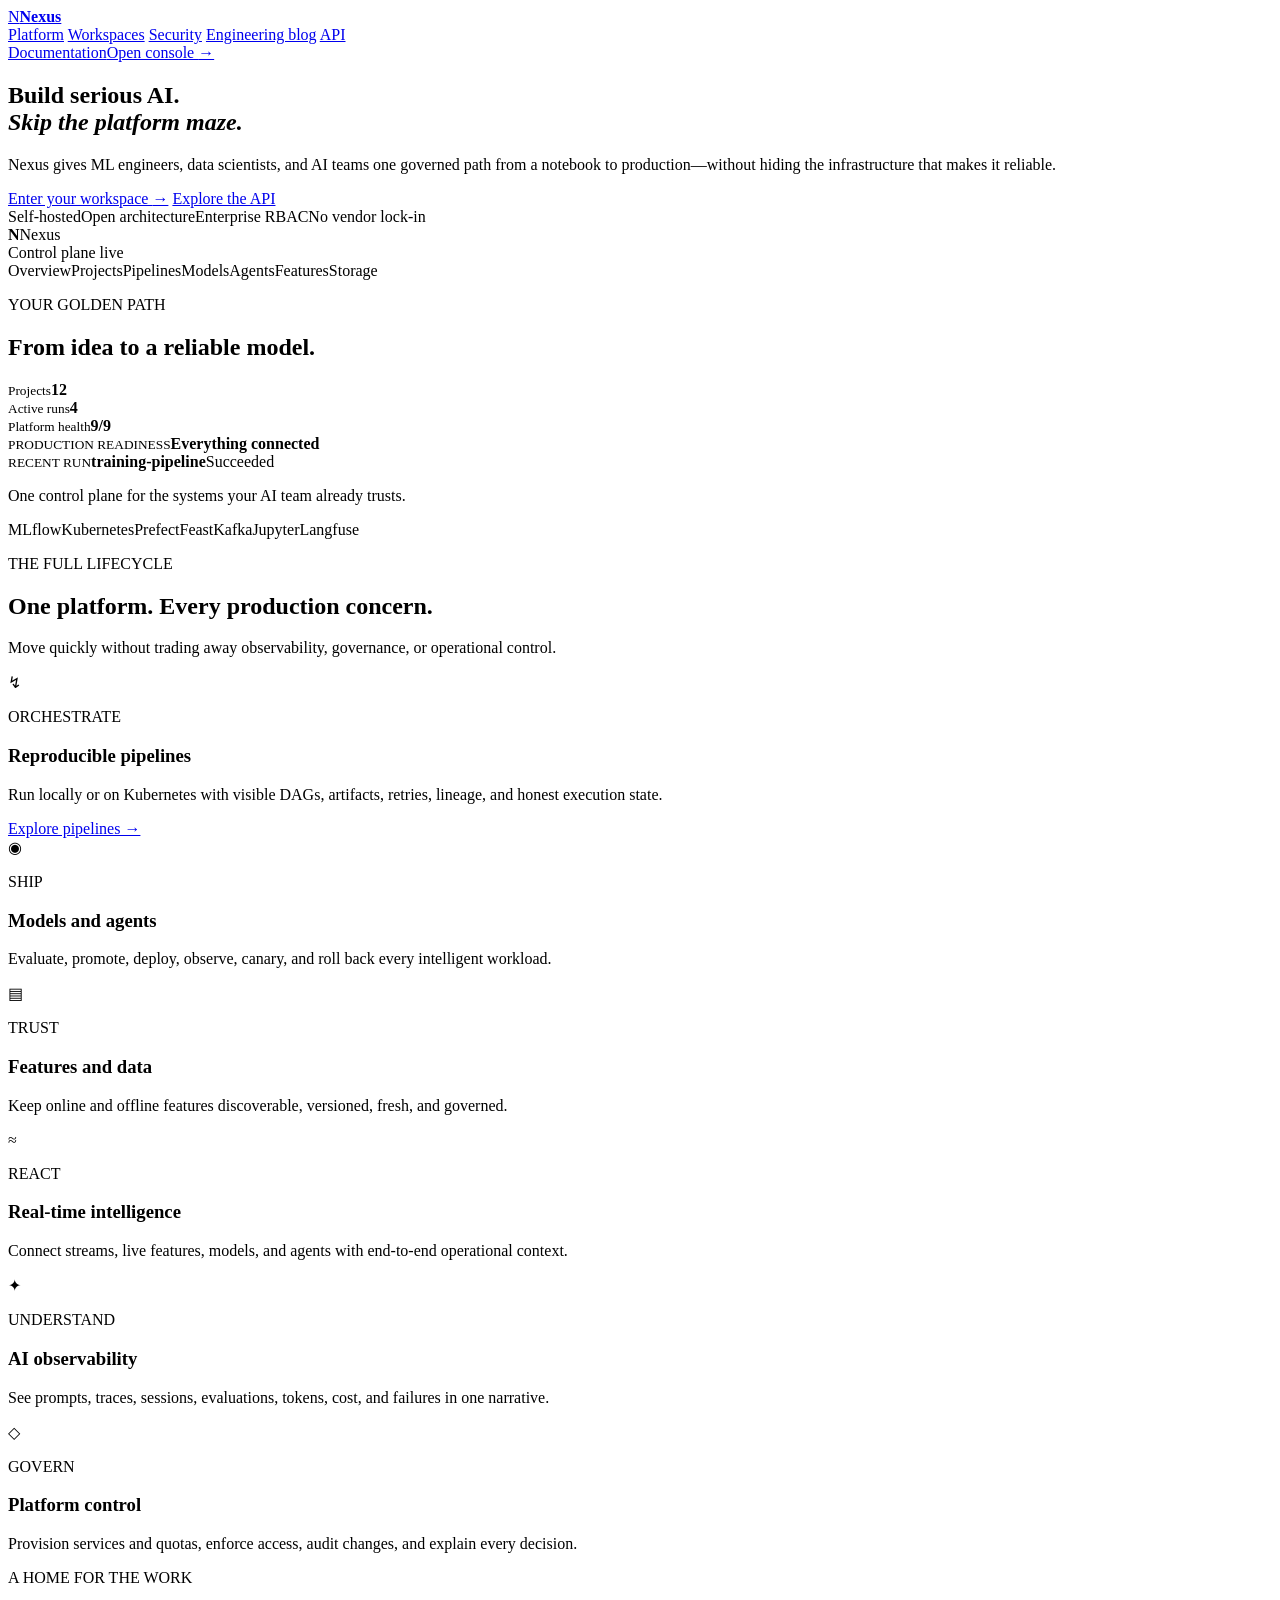
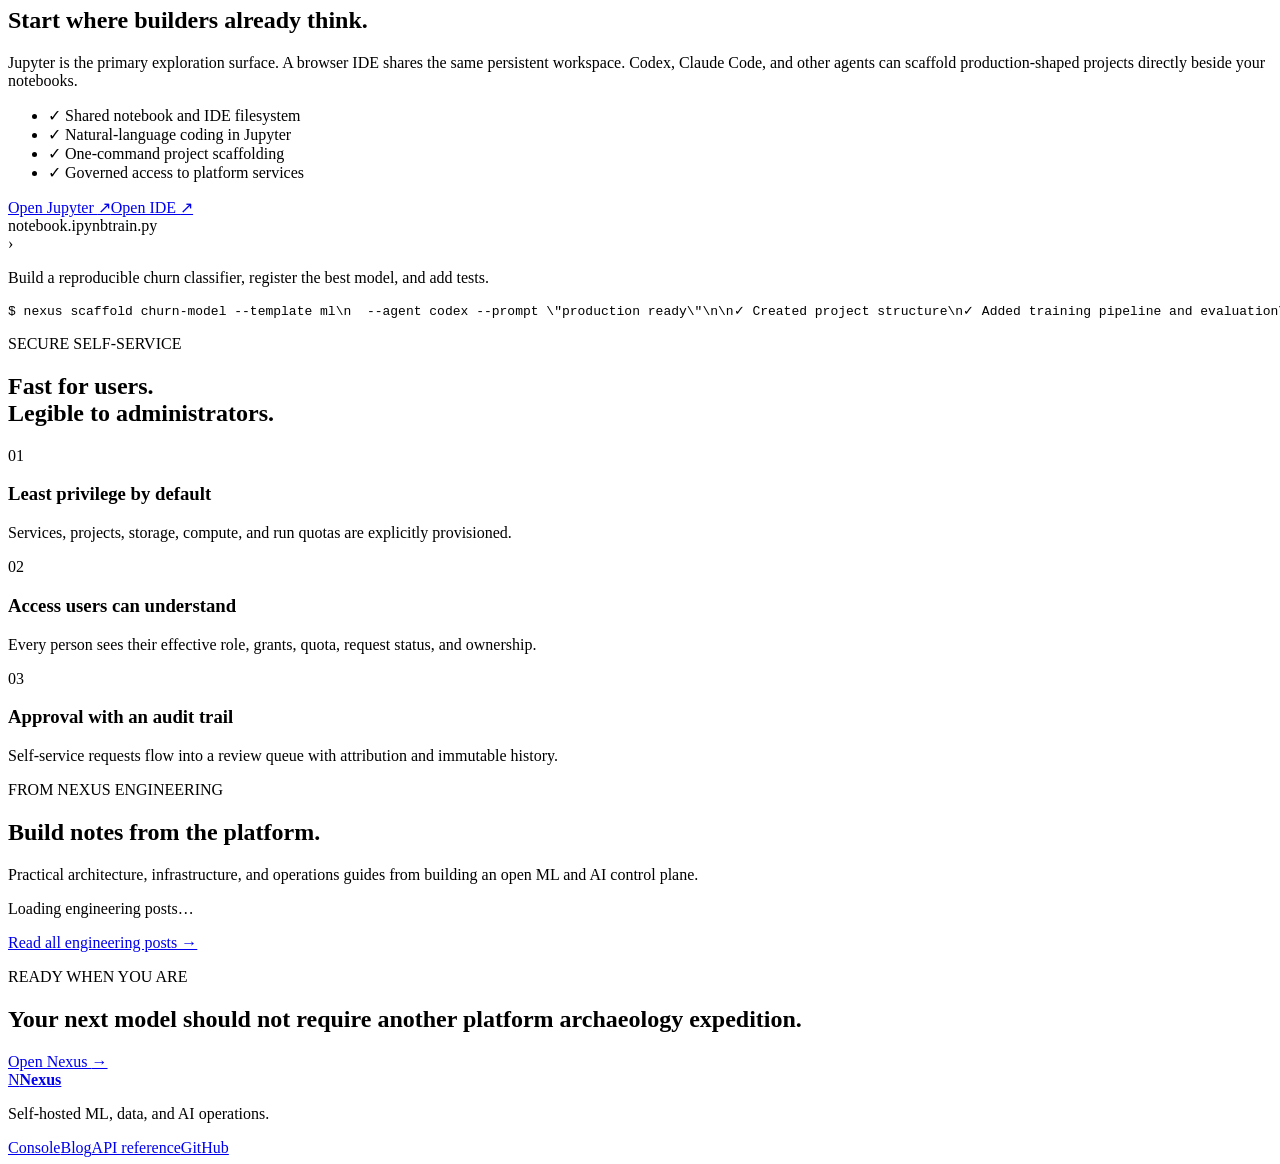
==== commit ff7fac14: "feat(blog): add persisted engineering publication" ====
--- a/go/cmd/gateway/web/index.html
+++ b/go/cmd/gateway/web/index.html
@@ -14,6 +14,7 @@
       <a href="#platform">Platform</a>
       <a href="#workspaces">Workspaces</a>
       <a href="#security">Security</a>
+      <a href="/blogs.html">Engineering blog</a>
       <a href="/api-docs.html">API</a>
     </nav>
     <div class="header-actions"><a class="text-link" href="/api-docs.html">Documentation</a><a class="button small" href="/console.html">Open console <span>→</span></a></div>
@@ -70,13 +71,19 @@
       <div class="security-grid"><article><span>01</span><h3>Least privilege by default</h3><p>Services, projects, storage, compute, and run quotas are explicitly provisioned.</p></article><article><span>02</span><h3>Access users can understand</h3><p>Every person sees their effective role, grants, quota, request status, and ownership.</p></article><article><span>03</span><h3>Approval with an audit trail</h3><p>Self-service requests flow into a review queue with attribution and immutable history.</p></article></div>
     </section>
 
+    <section class="section blog-preview-section" id="blog">
+      <div class="section-heading"><p class="kicker">FROM NEXUS ENGINEERING</p><h2>Build notes from the platform.</h2><p>Practical architecture, infrastructure, and operations guides from building an open ML and AI control plane.</p></div>
+      <div id="landing-blog-grid" class="landing-blog-grid"><p>Loading engineering posts…</p></div>
+      <a class="blog-all-link" href="/blogs.html">Read all engineering posts →</a>
+    </section>
+
     <section class="cta">
       <div><p class="kicker">READY WHEN YOU ARE</p><h2>Your next model should not require another platform archaeology expedition.</h2></div>
       <a class="button primary" href="/console.html">Open Nexus <span>→</span></a>
     </section>
   </main>
 
-  <footer><a class="wordmark" href="/"><span>N</span><strong>Nexus</strong></a><p>Self-hosted ML, data, and AI operations.</p><div><a href="/console.html">Console</a><a href="/api-docs.html">API reference</a><a href="https://github.com/ml-ai-ops/platform">GitHub</a></div></footer>
+  <footer><a class="wordmark" href="/"><span>N</span><strong>Nexus</strong></a><p>Self-hosted ML, data, and AI operations.</p><div><a href="/console.html">Console</a><a href="/blogs.html">Blog</a><a href="/api-docs.html">API reference</a><a href="https://github.com/ml-ai-ops/platform">GitHub</a></div></footer>
   <script src="/landing.js"></script>
 </body>
 </html>
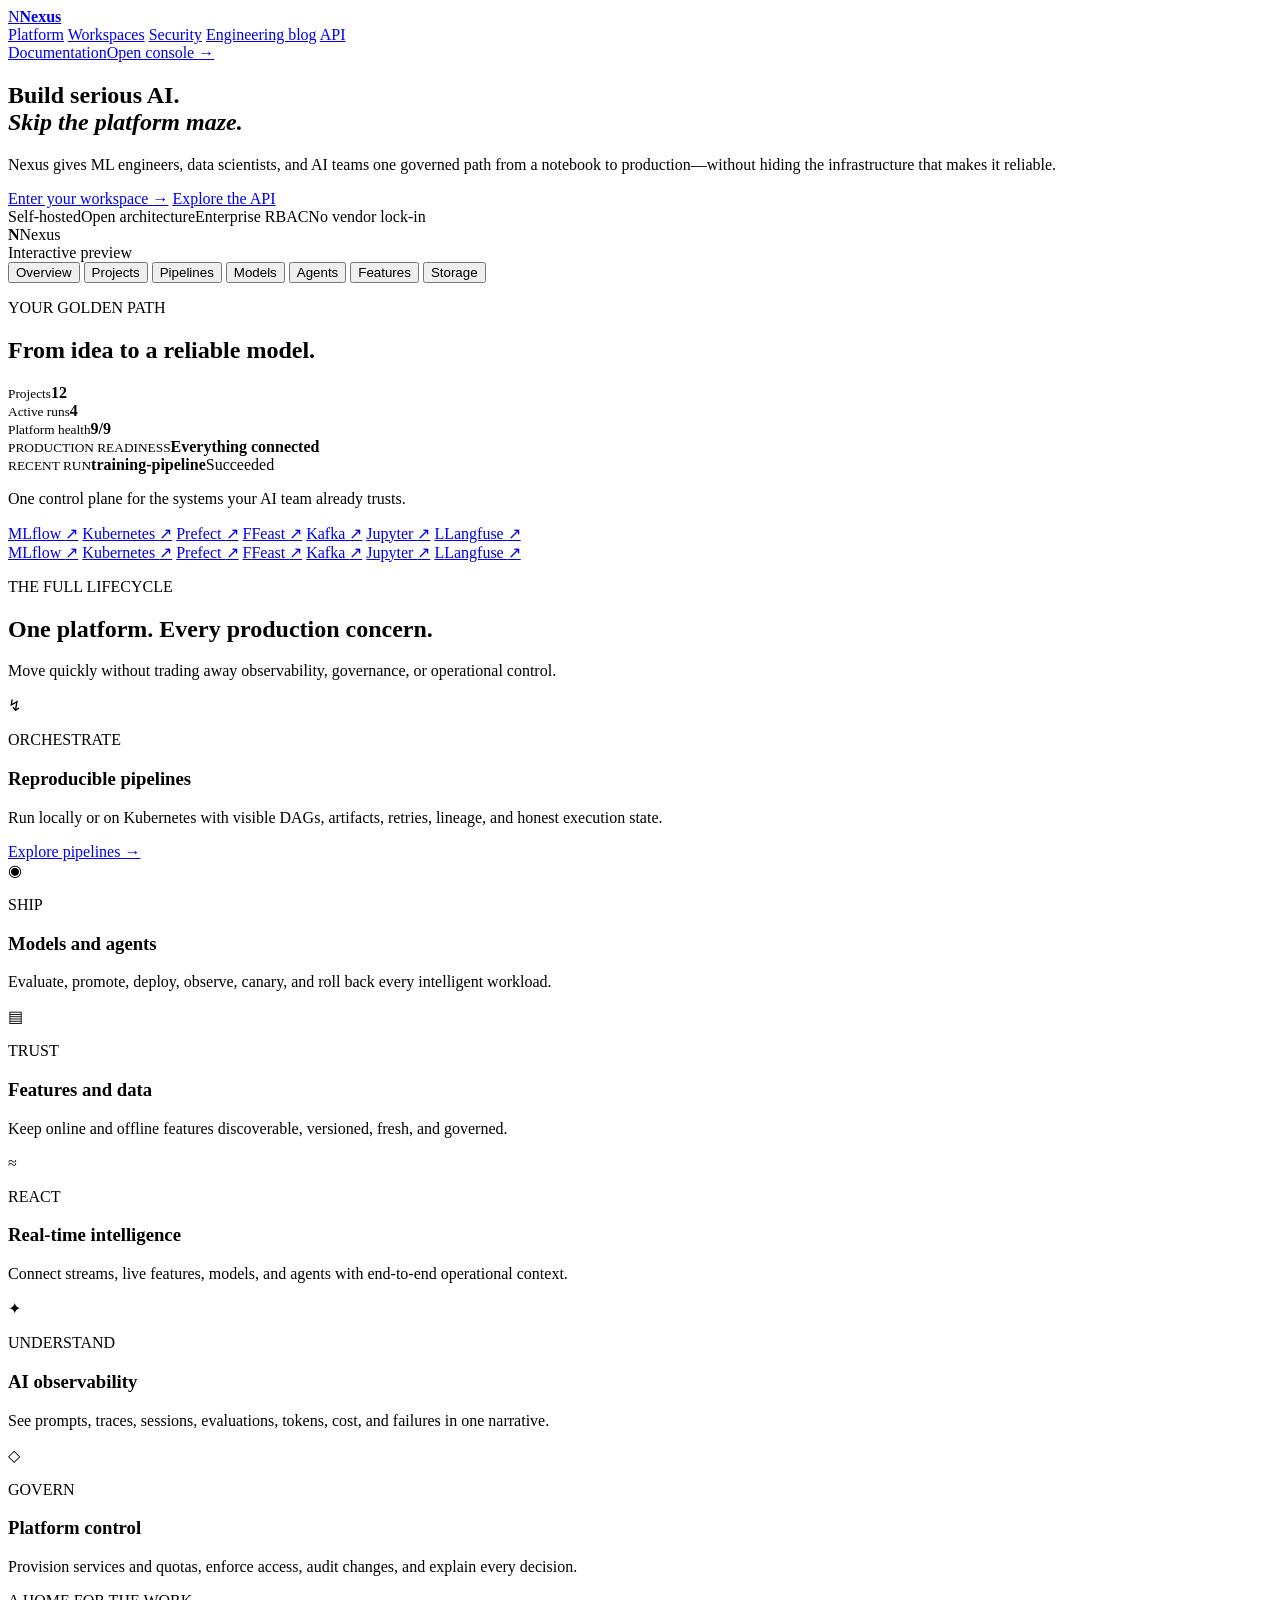
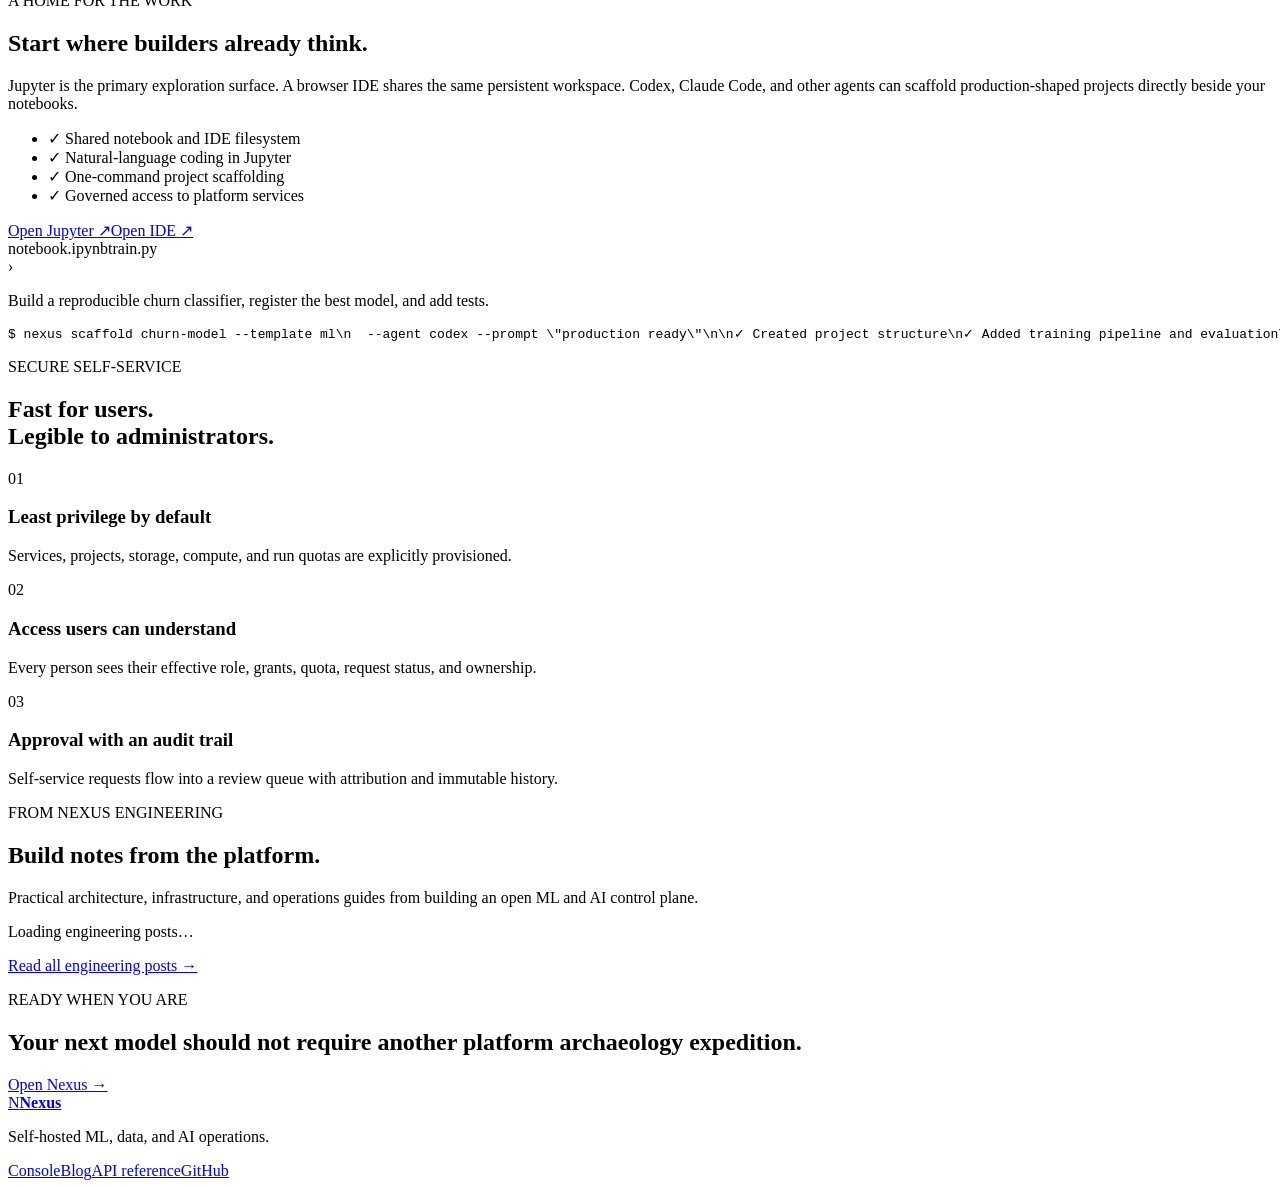
==== commit 7ca67692: "feat(web): make landing page interactive" ====
--- a/go/cmd/gateway/web/index.html
+++ b/go/cmd/gateway/web/index.html
@@ -31,11 +31,19 @@
         </div>
         <div class="trust-row"><span>Self-hosted</span><span>Open architecture</span><span>Enterprise RBAC</span><span>No vendor lock-in</span></div>
       </div>
-      <div class="product-frame" aria-label="Nexus product overview">
-        <div class="frame-bar"><div class="frame-brand"><b>N</b><span>Nexus</span></div><div class="frame-live"><i></i> Control plane live</div></div>
+      <div class="product-frame" aria-label="Interactive Nexus product preview">
+        <div class="frame-bar"><div class="frame-brand"><b>N</b><span>Nexus</span></div><div class="frame-live"><i></i> Interactive preview</div></div>
         <div class="frame-body">
-          <aside><span class="active">Overview</span><span>Projects</span><span>Pipelines</span><span>Models</span><span>Agents</span><span>Features</span><span>Storage</span></aside>
-          <div class="frame-content">
+          <aside aria-label="Preview sections" role="tablist">
+            <button class="active" type="button" role="tab" aria-selected="true" aria-controls="product-preview-content" data-preview-panel="overview">Overview</button>
+            <button type="button" role="tab" aria-selected="false" aria-controls="product-preview-content" data-preview-panel="projects">Projects</button>
+            <button type="button" role="tab" aria-selected="false" aria-controls="product-preview-content" data-preview-panel="pipelines">Pipelines</button>
+            <button type="button" role="tab" aria-selected="false" aria-controls="product-preview-content" data-preview-panel="models">Models</button>
+            <button type="button" role="tab" aria-selected="false" aria-controls="product-preview-content" data-preview-panel="agents">Agents</button>
+            <button type="button" role="tab" aria-selected="false" aria-controls="product-preview-content" data-preview-panel="features">Features</button>
+            <button type="button" role="tab" aria-selected="false" aria-controls="product-preview-content" data-preview-panel="storage">Storage</button>
+          </aside>
+          <div class="frame-content is-ready" id="product-preview-content" role="tabpanel" aria-live="polite">
             <p class="mini-eyebrow">YOUR GOLDEN PATH</p><h2>From idea to a reliable model.</h2>
             <div class="frame-stats"><div><small>Projects</small><strong>12</strong></div><div><small>Active runs</small><strong>4</strong></div><div><small>Platform health</small><strong class="healthy">9/9</strong></div></div>
             <div class="frame-panels"><article><small>PRODUCTION READINESS</small><strong>Everything connected</strong><div class="progress"><i></i></div></article><article><small>RECENT RUN</small><strong>training-pipeline</strong><span class="success">Succeeded</span></article></div>
@@ -44,9 +52,30 @@
       </div>
     </section>
 
-    <section class="proof-strip">
-      <p>One control plane for the systems your AI team already trusts.</p>
-      <div><span>MLflow</span><span>Kubernetes</span><span>Prefect</span><span>Feast</span><span>Kafka</span><span>Jupyter</span><span>Langfuse</span></div>
+    <section class="proof-strip" aria-labelledby="integrations-heading">
+      <p id="integrations-heading">One control plane for the systems your AI team already trusts.</p>
+      <div class="integration-marquee" aria-label="Supported platform integrations">
+        <div class="integration-track">
+          <div class="integration-group">
+            <a href="https://mlflow.org/" target="_blank" rel="noreferrer"><img src="https://cdn.simpleicons.org/mlflow/0194E2" alt="">MLflow <span aria-hidden="true">↗</span></a>
+            <a href="https://kubernetes.io/" target="_blank" rel="noreferrer"><img src="https://cdn.simpleicons.org/kubernetes/326CE5" alt="">Kubernetes <span aria-hidden="true">↗</span></a>
+            <a href="https://www.prefect.io/" target="_blank" rel="noreferrer"><img src="https://cdn.simpleicons.org/prefect/070E10" alt="">Prefect <span aria-hidden="true">↗</span></a>
+            <a href="https://feast.dev/" target="_blank" rel="noreferrer"><span class="integration-fallback feast-icon" aria-hidden="true">F</span>Feast <span aria-hidden="true">↗</span></a>
+            <a href="https://kafka.apache.org/" target="_blank" rel="noreferrer"><img src="https://cdn.simpleicons.org/apachekafka/231F20" alt="">Kafka <span aria-hidden="true">↗</span></a>
+            <a href="https://jupyter.org/" target="_blank" rel="noreferrer"><img src="https://cdn.simpleicons.org/jupyter/F37626" alt="">Jupyter <span aria-hidden="true">↗</span></a>
+            <a href="https://langfuse.com/" target="_blank" rel="noreferrer"><span class="integration-fallback langfuse-icon" aria-hidden="true">L</span>Langfuse <span aria-hidden="true">↗</span></a>
+          </div>
+          <div class="integration-group" aria-hidden="true">
+            <a href="https://mlflow.org/" tabindex="-1"><img src="https://cdn.simpleicons.org/mlflow/0194E2" alt="">MLflow <span>↗</span></a>
+            <a href="https://kubernetes.io/" tabindex="-1"><img src="https://cdn.simpleicons.org/kubernetes/326CE5" alt="">Kubernetes <span>↗</span></a>
+            <a href="https://www.prefect.io/" tabindex="-1"><img src="https://cdn.simpleicons.org/prefect/070E10" alt="">Prefect <span>↗</span></a>
+            <a href="https://feast.dev/" tabindex="-1"><span class="integration-fallback feast-icon">F</span>Feast <span>↗</span></a>
+            <a href="https://kafka.apache.org/" tabindex="-1"><img src="https://cdn.simpleicons.org/apachekafka/231F20" alt="">Kafka <span>↗</span></a>
+            <a href="https://jupyter.org/" tabindex="-1"><img src="https://cdn.simpleicons.org/jupyter/F37626" alt="">Jupyter <span>↗</span></a>
+            <a href="https://langfuse.com/" tabindex="-1"><span class="integration-fallback langfuse-icon">L</span>Langfuse <span>↗</span></a>
+          </div>
+        </div>
+      </div>
     </section>
 
     <section class="section" id="platform">
